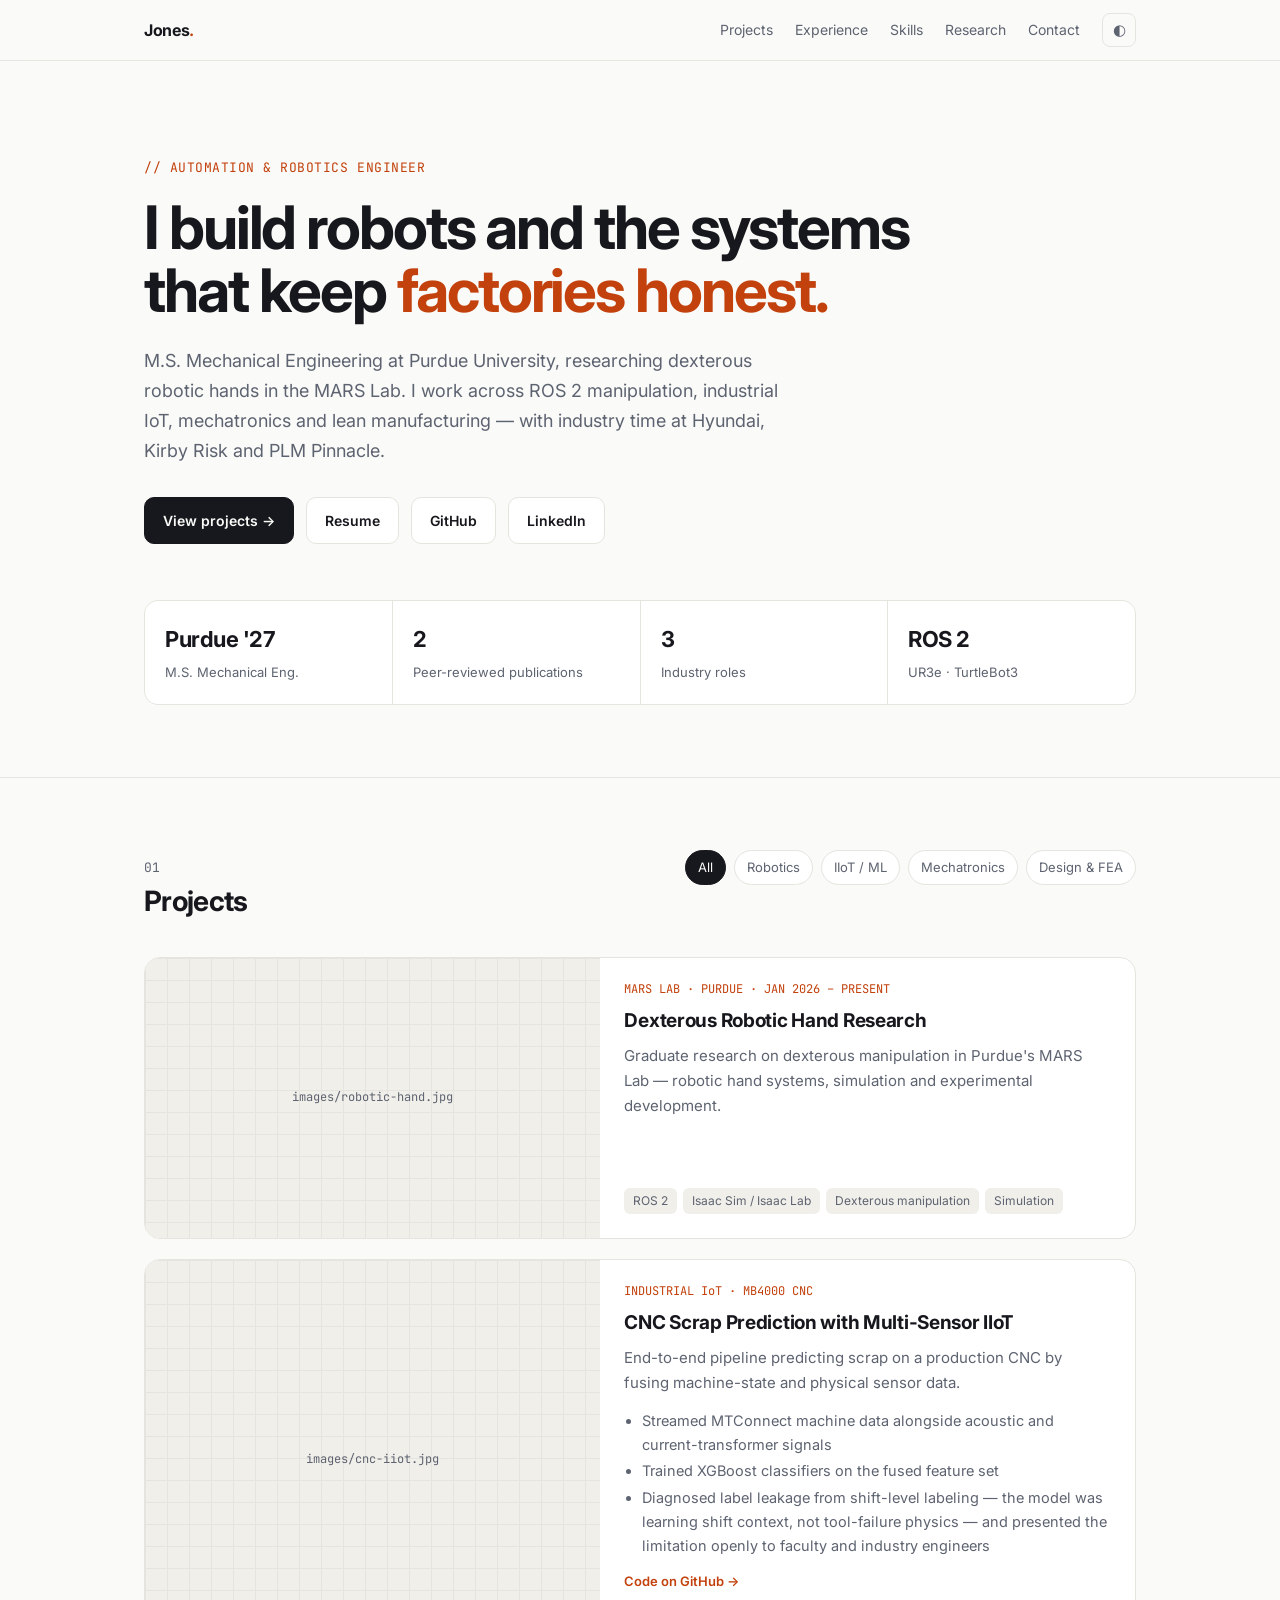
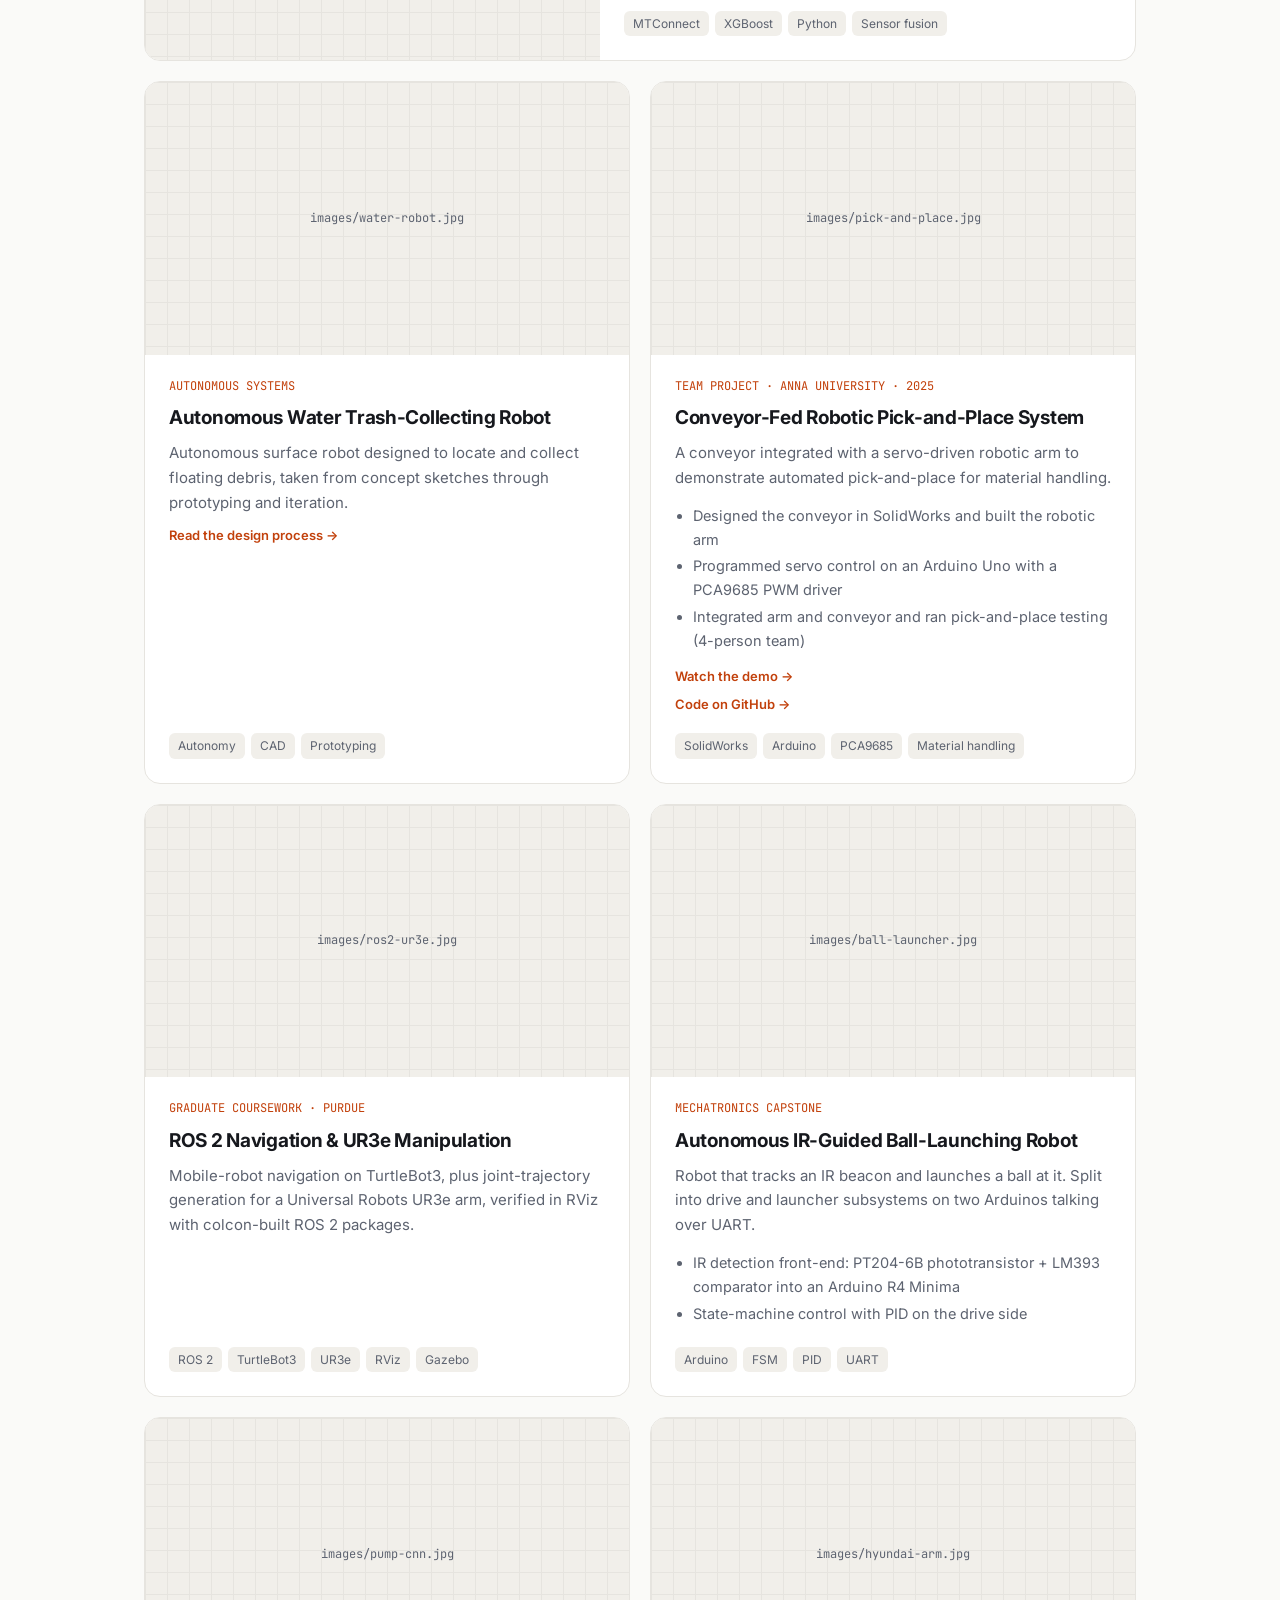
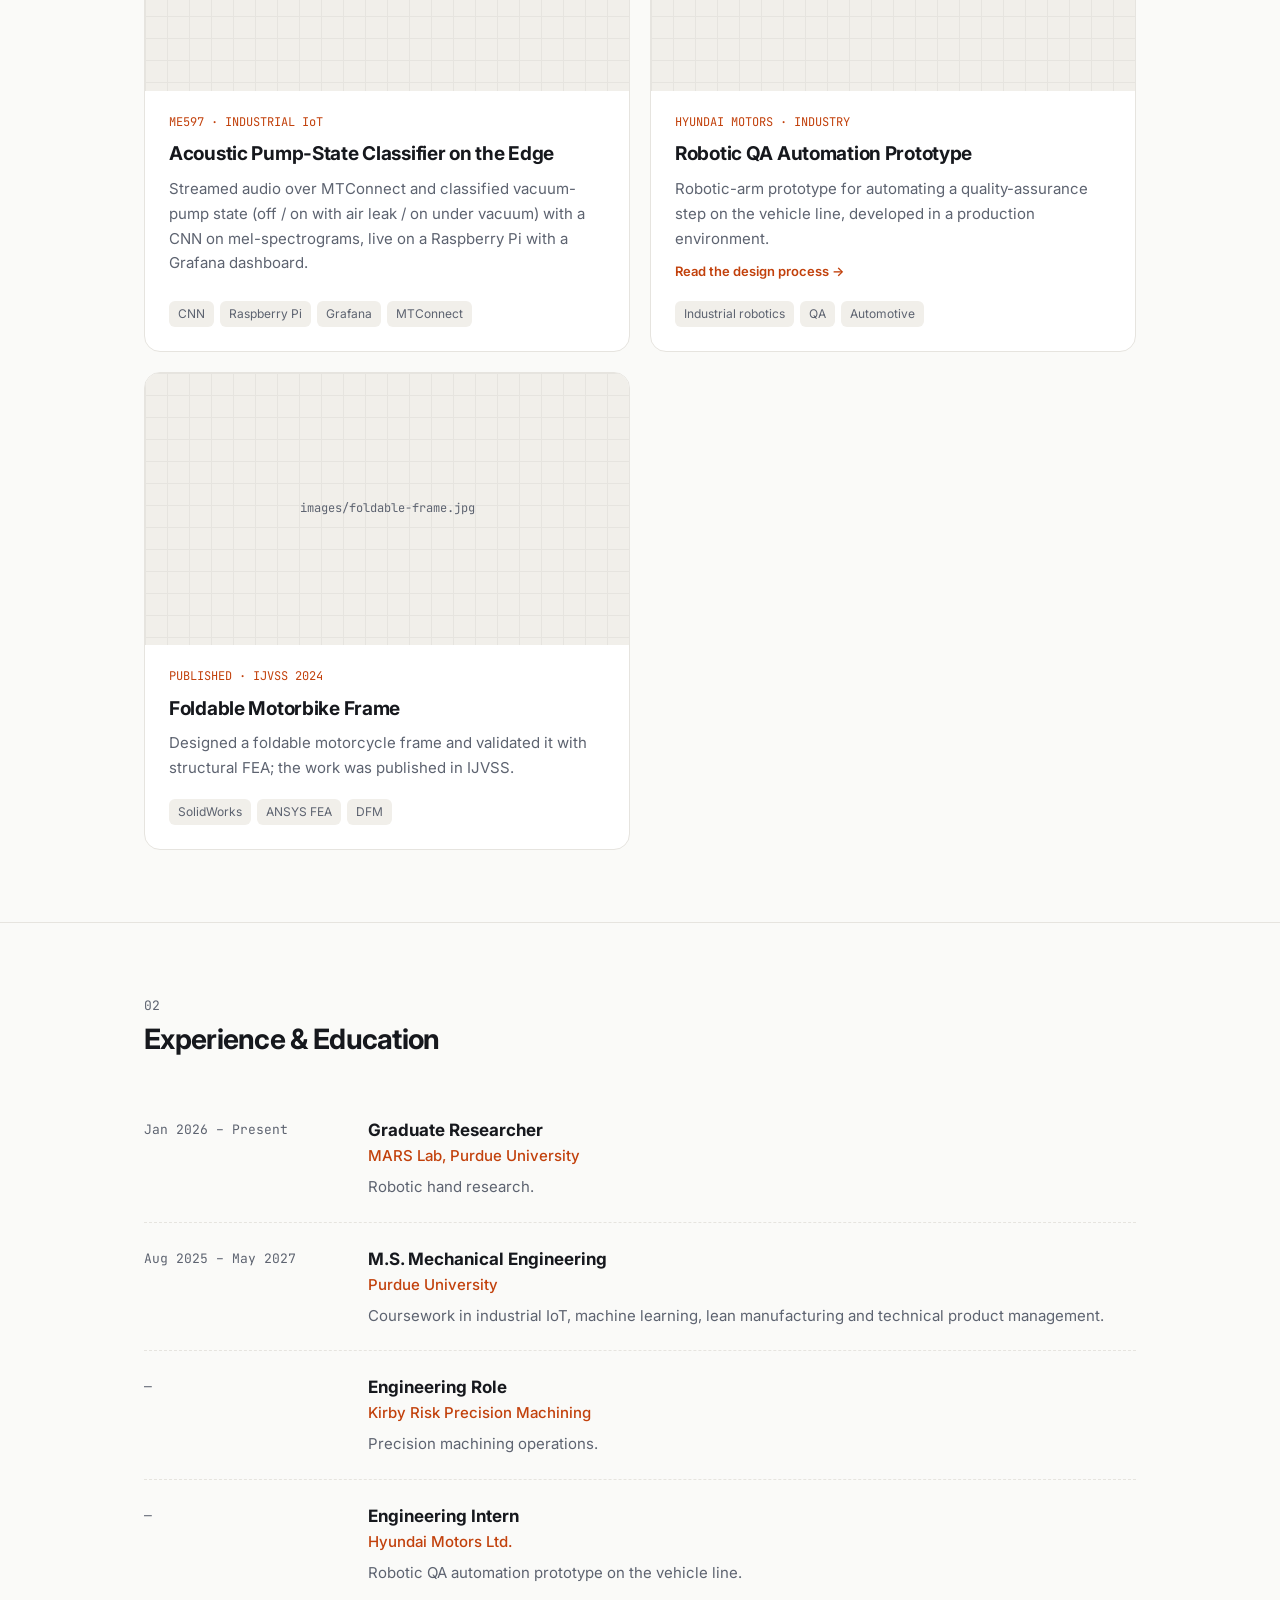
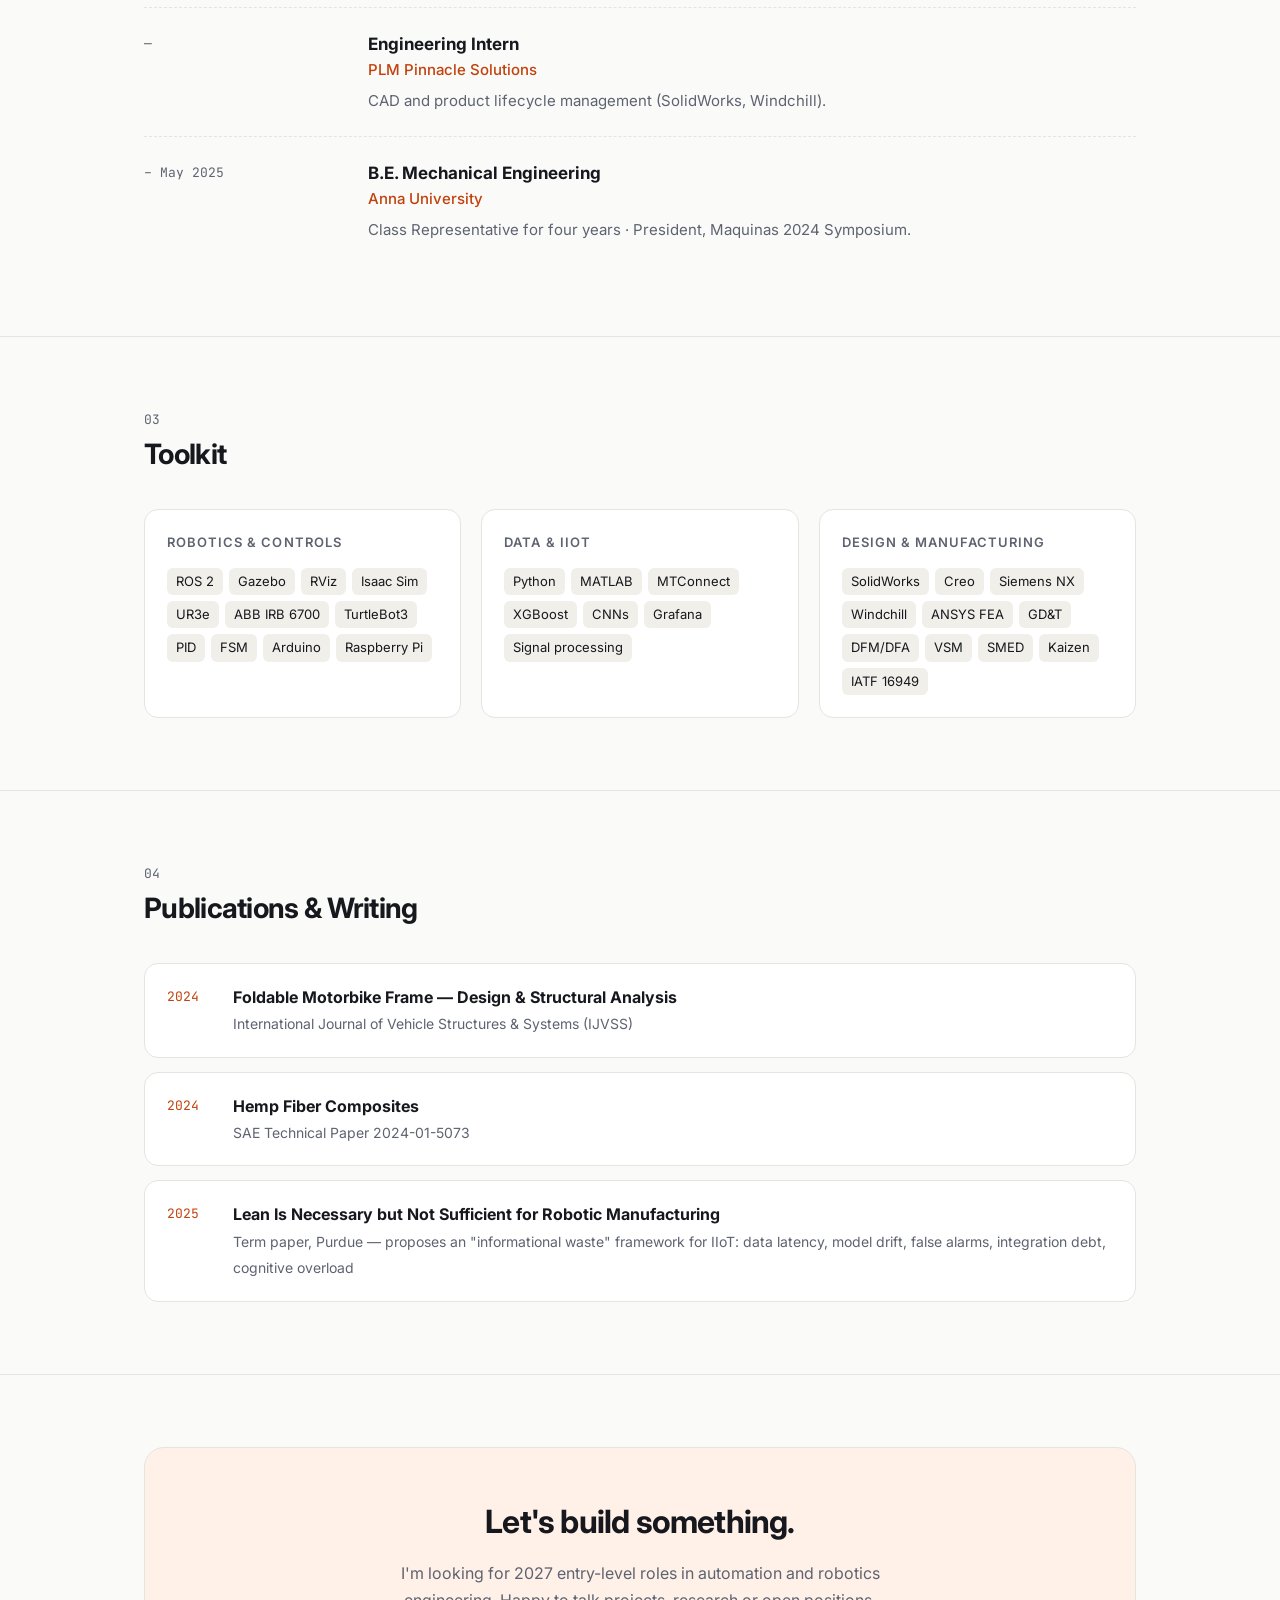
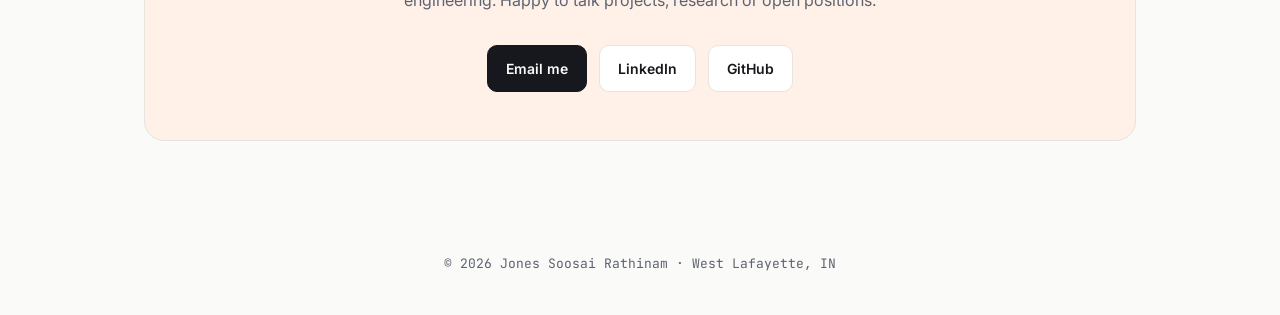
==== index.html @ 6566247c "Add files via upload" ====
<!DOCTYPE html>
<html lang="en">
<head>
<meta charset="UTF-8">
<meta name="viewport" content="width=device-width, initial-scale=1.0">
<title>Jones Soosai Rathinam — Automation & Robotics</title>
<meta name="description" content="Jones Soosai Rathinam — M.S. Mechanical Engineering, Purdue. Robotics, automation, industrial IoT and mechanical design.">
<link rel="preconnect" href="https://fonts.googleapis.com">
<link href="https://fonts.googleapis.com/css2?family=Inter:wght@400;500;600;700&family=JetBrains+Mono:wght@400;500&display=swap" rel="stylesheet">
<style>
  :root {
    --bg: #fafaf8;
    --surface: #ffffff;
    --text: #16181d;
    --muted: #5d6370;
    --line: #e6e4df;
    --accent: #c2410c;
    --accent-soft: #fff1e8;
    --chip: #f1efea;
    --max: 1040px;
  }
  @media (prefers-color-scheme: dark) {
    :root:not([data-theme="light"]) {
      --bg: #0f1114; --surface: #171a1f; --text: #eceae6; --muted: #9aa0ab;
      --line: #262a31; --accent: #fb923c; --accent-soft: #2a1a10; --chip: #1f232a;
    }
  }
  :root[data-theme="dark"] {
    --bg: #0f1114; --surface: #171a1f; --text: #eceae6; --muted: #9aa0ab;
    --line: #262a31; --accent: #fb923c; --accent-soft: #2a1a10; --chip: #1f232a;
  }
  * { box-sizing: border-box; margin: 0; padding: 0; }
  html { scroll-behavior: smooth; }
  body {
    background: var(--bg); color: var(--text);
    font-family: Inter, system-ui, -apple-system, sans-serif;
    font-size: 16px; line-height: 1.65; -webkit-font-smoothing: antialiased;
  }
  a { color: inherit; }
  .mono { font-family: "JetBrains Mono", ui-monospace, monospace; }
  .wrap { max-width: var(--max); margin: 0 auto; padding: 0 24px; }

  /* Nav */
  nav {
    position: sticky; top: 0; z-index: 10;
    background: color-mix(in srgb, var(--bg) 88%, transparent);
    backdrop-filter: blur(10px); border-bottom: 1px solid var(--line);
  }
  nav .wrap { display: flex; align-items: center; justify-content: space-between; height: 60px; }
  .logo { font-weight: 700; text-decoration: none; letter-spacing: -0.02em; }
  .logo span { color: var(--accent); }
  .links { display: flex; gap: 22px; align-items: center; }
  .links a { text-decoration: none; font-size: 14px; color: var(--muted); }
  .links a:hover { color: var(--text); }
  #theme { background: none; border: 1px solid var(--line); color: var(--muted); border-radius: 8px; width: 34px; height: 34px; cursor: pointer; font-size: 15px; }

  /* Hero */
  header { padding: 96px 0 72px; }
  .eyebrow { font-size: 13px; color: var(--accent); letter-spacing: 0.04em; margin-bottom: 18px; }
  h1 { font-size: clamp(36px, 6vw, 60px); line-height: 1.05; letter-spacing: -0.035em; font-weight: 700; max-width: 820px; }
  h1 em { font-style: normal; color: var(--accent); }
  .lede { margin-top: 24px; font-size: 18px; color: var(--muted); max-width: 640px; }
  .cta { display: flex; flex-wrap: wrap; gap: 12px; margin-top: 32px; }
  .btn { display: inline-flex; align-items: center; gap: 8px; padding: 11px 18px; border-radius: 10px; font-size: 14px; font-weight: 600; text-decoration: none; border: 1px solid var(--line); background: var(--surface); }
  .btn.primary { background: var(--text); color: var(--bg); border-color: var(--text); }
  .btn:hover { transform: translateY(-1px); }
  .stats { display: grid; grid-template-columns: repeat(4, 1fr); gap: 1px; background: var(--line); border: 1px solid var(--line); border-radius: 14px; overflow: hidden; margin-top: 56px; }
  .stat { background: var(--surface); padding: 20px; }
  .stat b { display: block; font-size: 22px; letter-spacing: -0.02em; }
  .stat small { color: var(--muted); font-size: 13px; }

  /* Sections */
  section { padding: 72px 0; border-top: 1px solid var(--line); }
  .sec-head { display: flex; align-items: baseline; justify-content: space-between; gap: 16px; margin-bottom: 32px; flex-wrap: wrap; }
  h2 { font-size: 28px; letter-spacing: -0.025em; }
  .sec-num { font-size: 13px; color: var(--muted); }

  /* Filters */
  .filters { display: flex; flex-wrap: wrap; gap: 8px; }
  .filters button { font: inherit; font-size: 13px; padding: 6px 12px; border-radius: 999px; border: 1px solid var(--line); background: var(--surface); color: var(--muted); cursor: pointer; }
  .filters button.on { background: var(--text); color: var(--bg); border-color: var(--text); }

  /* Projects */
  .grid { display: grid; grid-template-columns: repeat(2, 1fr); gap: 20px; }
  .card { background: var(--surface); border: 1px solid var(--line); border-radius: 16px; overflow: hidden; display: flex; flex-direction: column; transition: border-color .2s, transform .2s; }
  .card:hover { border-color: var(--accent); transform: translateY(-2px); }
  .card.featured { grid-column: span 2; flex-direction: row; }
  .card.featured .thumb { width: 46%; aspect-ratio: auto; min-height: 280px; }
  .thumb { aspect-ratio: 16/9; background: var(--chip); position: relative; overflow: hidden; }
  .thumb img { width: 100%; height: 100%; object-fit: cover; display: block; }
  .thumb .ph { position: absolute; inset: 0; display: grid; place-items: center; color: var(--muted); font-size: 12px; text-align: center; padding: 12px;
    background-image: linear-gradient(var(--line) 1px, transparent 1px), linear-gradient(90deg, var(--line) 1px, transparent 1px); background-size: 22px 22px; }
  .body { padding: 22px 24px 24px; display: flex; flex-direction: column; gap: 10px; flex: 1; }
  .meta { font-size: 12px; color: var(--accent); }
  .card h3 { font-size: 19px; letter-spacing: -0.015em; line-height: 1.3; }
  .card p { color: var(--muted); font-size: 15px; }
  .card ul { color: var(--muted); font-size: 14.5px; padding-left: 18px; }
  .card ul li { margin: 3px 0; }
  .tags { display: flex; flex-wrap: wrap; gap: 6px; margin-top: auto; padding-top: 8px; }
  .tag { font-size: 12px; padding: 3px 9px; border-radius: 6px; background: var(--chip); color: var(--muted); }
  .card .more + .more { margin-top: -4px; }
  .card .more { font-size: 13px; font-weight: 600; color: var(--accent); text-decoration: none; }
  .hidden { display: none !important; }

  /* Timeline */
  .tl { display: grid; gap: 0; }
  .tl-item { display: grid; grid-template-columns: 200px 1fr; gap: 24px; padding: 22px 0; border-bottom: 1px dashed var(--line); }
  .tl-item:last-child { border-bottom: 0; }
  .tl-when { font-size: 13px; color: var(--muted); padding-top: 3px; }
  .tl-item h3 { font-size: 17px; }
  .tl-item .org { color: var(--accent); font-weight: 500; font-size: 15px; }
  .tl-item p { color: var(--muted); font-size: 15px; margin-top: 6px; }

  /* Skills */
  .skills { display: grid; grid-template-columns: repeat(3, 1fr); gap: 20px; }
  .skill-box { background: var(--surface); border: 1px solid var(--line); border-radius: 14px; padding: 22px; }
  .skill-box h3 { font-size: 13px; text-transform: uppercase; letter-spacing: 0.08em; color: var(--muted); margin-bottom: 14px; font-weight: 600; }
  .skill-box .tags { padding-top: 0; }
  .skill-box .tag { font-size: 13px; color: var(--text); }

  /* Pubs */
  .pubs { display: grid; gap: 14px; }
  .pub { display: flex; gap: 18px; padding: 20px 22px; background: var(--surface); border: 1px solid var(--line); border-radius: 14px; text-decoration: none; }
  .pub:hover { border-color: var(--accent); }
  .pub .yr { font-size: 13px; color: var(--accent); min-width: 48px; padding-top: 2px; }
  .pub b { display: block; font-size: 16px; }
  .pub small { color: var(--muted); font-size: 14px; }

  /* Contact */
  .contact { background: var(--accent-soft); border: 1px solid var(--line); border-radius: 20px; padding: 48px; text-align: center; }
  .contact h2 { font-size: 32px; }
  .contact p { color: var(--muted); margin: 12px auto 28px; max-width: 520px; }
  .contact .cta { justify-content: center; }

  footer { padding: 40px 0; color: var(--muted); font-size: 13px; text-align: center; }

  @media (max-width: 820px) {
    .links a:not(.keep) { display: none; }
    .grid, .skills { grid-template-columns: 1fr; }
    .card.featured { grid-column: span 1; flex-direction: column; }
    .card.featured .thumb { width: 100%; min-height: 0; aspect-ratio: 16/9; }
    .stats { grid-template-columns: repeat(2, 1fr); }
    .tl-item { grid-template-columns: 1fr; gap: 4px; }
    header { padding: 64px 0 48px; }
    .contact { padding: 32px 20px; }
  }
  @media (max-width: 480px) { .wrap { padding: 0 16px; } }
</style>
</head>
<body>

<nav>
  <div class="wrap">
    <a href="#" class="logo">Jones<span>.</span></a>
    <div class="links">
      <a href="#projects">Projects</a>
      <a href="#experience">Experience</a>
      <a href="#skills">Skills</a>
      <a href="#research">Research</a>
      <a href="#contact" class="keep">Contact</a>
      <button id="theme" aria-label="Toggle theme">◐</button>
    </div>
  </div>
</nav>

<header>
  <div class="wrap">
    <div class="eyebrow mono">// AUTOMATION &amp; ROBOTICS ENGINEER</div>
    <h1>I build robots and the systems that keep <em>factories honest.</em></h1>
    <p class="lede">M.S. Mechanical Engineering at Purdue University, researching dexterous robotic hands in the MARS Lab. I work across ROS 2 manipulation, industrial IoT, mechatronics and lean manufacturing — with industry time at Hyundai, Kirby Risk and PLM Pinnacle.</p>
    <div class="cta">
      <a class="btn primary" href="#projects">View projects →</a>
      <!-- TODO: put your resume PDF in the repo as resume.pdf -->
      <a class="btn" href="resume.pdf" target="_blank">Resume</a>
      <a class="btn" href="https://github.com/jones-builds" target="_blank">GitHub</a>
      <a class="btn" href="https://www.linkedin.com/in/jonessr/" target="_blank">LinkedIn</a>
    </div>
    <div class="stats">
      <div class="stat"><b>Purdue '27</b><small>M.S. Mechanical Eng.</small></div>
      <div class="stat"><b>2</b><small>Peer-reviewed publications</small></div>
      <div class="stat"><b>3</b><small>Industry roles</small></div>
      <div class="stat"><b>ROS 2</b><small>UR3e · TurtleBot3</small></div>
    </div>
  </div>
</header>

<section id="projects">
  <div class="wrap">
    <div class="sec-head">
      <div><div class="sec-num mono">01</div><h2>Projects</h2></div>
      <div class="filters" id="filters">
        <button class="on" data-f="all">All</button>
        <button data-f="robotics">Robotics</button>
        <button data-f="iiot">IIoT / ML</button>
        <button data-f="mech">Mechatronics</button>
        <button data-f="design">Design &amp; FEA</button>
      </div>
    </div>

    <div class="grid" id="grid">

      <!-- To add a photo: drop it in /images and replace the <div class="ph"> with <img src="images/file.jpg" alt="..."> -->

      <article class="card featured" data-cat="robotics">
        <div class="thumb"><div class="ph mono">images/robotic-hand.jpg</div></div>
        <div class="body">
          <div class="meta mono">MARS LAB · PURDUE · JAN 2026 – PRESENT</div>
          <h3>Dexterous Robotic Hand Research</h3>
          <p>Graduate research on dexterous manipulation in Purdue's MARS Lab — robotic hand systems, simulation and experimental development.</p>
          <!-- TODO: add 2–3 bullets with your specific contribution and results -->
          <div class="tags"><span class="tag">ROS 2</span><span class="tag">Isaac Sim / Isaac Lab</span><span class="tag">Dexterous manipulation</span><span class="tag">Simulation</span></div>
        </div>
      </article>

      <article class="card featured" data-cat="iiot">
        <div class="thumb"><div class="ph mono">images/cnc-iiot.jpg</div></div>
        <div class="body">
          <div class="meta mono">INDUSTRIAL IoT · MB4000 CNC</div>
          <h3>CNC Scrap Prediction with Multi-Sensor IIoT</h3>
          <p>End-to-end pipeline predicting scrap on a production CNC by fusing machine-state and physical sensor data.</p>
          <ul>
            <li>Streamed MTConnect machine data alongside acoustic and current-transformer signals</li>
            <li>Trained XGBoost classifiers on the fused feature set</li>
            <li>Diagnosed label leakage from shift-level labeling — the model was learning shift context, not tool-failure physics — and presented the limitation openly to faculty and industry engineers</li>
          </ul>
          <a class="more" href="https://github.com/jones-builds/MultiModal-Scrap-Prediction---Kirby-Risk" target="_blank">Code on GitHub →</a>
          <div class="tags"><span class="tag">MTConnect</span><span class="tag">XGBoost</span><span class="tag">Python</span><span class="tag">Sensor fusion</span></div>
        </div>
      </article>

      <article class="card" data-cat="robotics">
        <div class="thumb"><div class="ph mono">images/water-robot.jpg</div></div>
        <div class="body">
          <div class="meta mono">AUTONOMOUS SYSTEMS</div>
          <h3>Autonomous Water Trash-Collecting Robot</h3>
          <p>Autonomous surface robot designed to locate and collect floating debris, taken from concept sketches through prototyping and iteration.</p>
          <a class="more" href="process.html">Read the design process →</a>
          <div class="tags"><span class="tag">Autonomy</span><span class="tag">CAD</span><span class="tag">Prototyping</span></div>
        </div>
      </article>

      <article class="card" data-cat="robotics">
        <div class="thumb"><div class="ph mono">images/pick-and-place.jpg</div></div>
        <div class="body">
          <div class="meta mono">TEAM PROJECT · ANNA UNIVERSITY · 2025</div>
          <h3>Conveyor-Fed Robotic Pick-and-Place System</h3>
          <p>A conveyor integrated with a servo-driven robotic arm to demonstrate automated pick-and-place for material handling.</p>
          <ul>
            <li>Designed the conveyor in SolidWorks and built the robotic arm</li>
            <li>Programmed servo control on an Arduino Uno with a PCA9685 PWM driver</li>
            <li>Integrated arm and conveyor and ran pick-and-place testing (4-person team)</li>
          </ul>
          <a class="more" href="https://youtu.be/3bOQNUcdRRY" target="_blank">Watch the demo →</a>
          <a class="more" href="https://github.com/jones-builds/Conveyor-Fed-Robotic-Pick-and-Place-System" target="_blank">Code on GitHub →</a>
          <div class="tags"><span class="tag">SolidWorks</span><span class="tag">Arduino</span><span class="tag">PCA9685</span><span class="tag">Material handling</span></div>
        </div>
      </article>

      <article class="card" data-cat="robotics">
        <div class="thumb"><div class="ph mono">images/ros2-ur3e.jpg</div></div>
        <div class="body">
          <div class="meta mono">GRADUATE COURSEWORK · PURDUE</div>
          <h3>ROS 2 Navigation &amp; UR3e Manipulation</h3>
          <p>Mobile-robot navigation on TurtleBot3, plus joint-trajectory generation for a Universal Robots UR3e arm, verified in RViz with colcon-built ROS 2 packages.</p>
          <div class="tags"><span class="tag">ROS 2</span><span class="tag">TurtleBot3</span><span class="tag">UR3e</span><span class="tag">RViz</span><span class="tag">Gazebo</span></div>
        </div>
      </article>

      <article class="card" data-cat="mech">
        <div class="thumb"><div class="ph mono">images/ball-launcher.jpg</div></div>
        <div class="body">
          <div class="meta mono">MECHATRONICS CAPSTONE</div>
          <h3>Autonomous IR-Guided Ball-Launching Robot</h3>
          <p>Robot that tracks an IR beacon and launches a ball at it. Split into drive and launcher subsystems on two Arduinos talking over UART.</p>
          <ul>
            <li>IR detection front-end: PT204-6B phototransistor + LM393 comparator into an Arduino R4 Minima</li>
            <li>State-machine control with PID on the drive side</li>
          </ul>
          <div class="tags"><span class="tag">Arduino</span><span class="tag">FSM</span><span class="tag">PID</span><span class="tag">UART</span></div>
        </div>
      </article>

      <article class="card" data-cat="iiot">
        <div class="thumb"><div class="ph mono">images/pump-cnn.jpg</div></div>
        <div class="body">
          <div class="meta mono">ME597 · INDUSTRIAL IoT</div>
          <h3>Acoustic Pump-State Classifier on the Edge</h3>
          <p>Streamed audio over MTConnect and classified vacuum-pump state (off / on with air leak / on under vacuum) with a CNN on mel-spectrograms, live on a Raspberry Pi with a Grafana dashboard.</p>
          <div class="tags"><span class="tag">CNN</span><span class="tag">Raspberry Pi</span><span class="tag">Grafana</span><span class="tag">MTConnect</span></div>
        </div>
      </article>

      <article class="card" data-cat="robotics">
        <div class="thumb"><div class="ph mono">images/hyundai-arm.jpg</div></div>
        <div class="body">
          <div class="meta mono">HYUNDAI MOTORS · INDUSTRY</div>
          <h3>Robotic QA Automation Prototype</h3>
          <p>Robotic-arm prototype for automating a quality-assurance step on the vehicle line, developed in a production environment.</p>
          <a class="more" href="process.html">Read the design process →</a>
          <div class="tags"><span class="tag">Industrial robotics</span><span class="tag">QA</span><span class="tag">Automotive</span></div>
        </div>
      </article>

      <article class="card" data-cat="design">
        <div class="thumb"><div class="ph mono">images/foldable-frame.jpg</div></div>
        <div class="body">
          <div class="meta mono">PUBLISHED · IJVSS 2024</div>
          <h3>Foldable Motorbike Frame</h3>
          <p>Designed a foldable motorcycle frame and validated it with structural FEA; the work was published in IJVSS.</p>
          <div class="tags"><span class="tag">SolidWorks</span><span class="tag">ANSYS FEA</span><span class="tag">DFM</span></div>
        </div>
      </article>

    </div>
  </div>
</section>

<section id="experience">
  <div class="wrap">
    <div class="sec-head"><div><div class="sec-num mono">02</div><h2>Experience &amp; Education</h2></div></div>
    <div class="tl">
      <!-- TODO: fill in exact dates and 1–2 lines of impact for each role -->
      <div class="tl-item">
        <div class="tl-when mono">Jan 2026 – Present</div>
        <div><h3>Graduate Researcher</h3><div class="org">MARS Lab, Purdue University</div><p>Robotic hand research.</p></div>
      </div>
      <div class="tl-item">
        <div class="tl-when mono">Aug 2025 – May 2027</div>
        <div><h3>M.S. Mechanical Engineering</h3><div class="org">Purdue University</div><p>Coursework in industrial IoT, machine learning, lean manufacturing and technical product management.</p></div>
      </div>
      <div class="tl-item">
        <div class="tl-when mono">—</div>
        <div><h3>Engineering Role</h3><div class="org">Kirby Risk Precision Machining</div><p>Precision machining operations.</p></div>
      </div>
      <div class="tl-item">
        <div class="tl-when mono">—</div>
        <div><h3>Engineering Intern</h3><div class="org">Hyundai Motors Ltd.</div><p>Robotic QA automation prototype on the vehicle line.</p></div>
      </div>
      <div class="tl-item">
        <div class="tl-when mono">—</div>
        <div><h3>Engineering Intern</h3><div class="org">PLM Pinnacle Solutions</div><p>CAD and product lifecycle management (SolidWorks, Windchill).</p></div>
      </div>
      <div class="tl-item">
        <div class="tl-when mono">– May 2025</div>
        <div><h3>B.E. Mechanical Engineering</h3><div class="org">Anna University</div><p>Class Representative for four years · President, Maquinas 2024 Symposium.</p></div>
      </div>
    </div>
  </div>
</section>

<section id="skills">
  <div class="wrap">
    <div class="sec-head"><div><div class="sec-num mono">03</div><h2>Toolkit</h2></div></div>
    <div class="skills">
      <div class="skill-box"><h3>Robotics &amp; Controls</h3><div class="tags">
        <span class="tag">ROS 2</span><span class="tag">Gazebo</span><span class="tag">RViz</span><span class="tag">Isaac Sim</span><span class="tag">UR3e</span><span class="tag">ABB IRB 6700</span><span class="tag">TurtleBot3</span><span class="tag">PID</span><span class="tag">FSM</span><span class="tag">Arduino</span><span class="tag">Raspberry Pi</span></div></div>
      <div class="skill-box"><h3>Data &amp; IIoT</h3><div class="tags">
        <span class="tag">Python</span><span class="tag">MATLAB</span><span class="tag">MTConnect</span><span class="tag">XGBoost</span><span class="tag">CNNs</span><span class="tag">Grafana</span><span class="tag">Signal processing</span></div></div>
      <div class="skill-box"><h3>Design &amp; Manufacturing</h3><div class="tags">
        <span class="tag">SolidWorks</span><span class="tag">Creo</span><span class="tag">Siemens NX</span><span class="tag">Windchill</span><span class="tag">ANSYS FEA</span><span class="tag">GD&amp;T</span><span class="tag">DFM/DFA</span><span class="tag">VSM</span><span class="tag">SMED</span><span class="tag">Kaizen</span><span class="tag">IATF 16949</span></div></div>
    </div>
  </div>
</section>

<section id="research">
  <div class="wrap">
    <div class="sec-head"><div><div class="sec-num mono">04</div><h2>Publications &amp; Writing</h2></div></div>
    <div class="pubs">
      <!-- TODO: replace href="#" with DOI links -->
      <a class="pub" href="#" target="_blank"><span class="yr mono">2024</span><span><b>Foldable Motorbike Frame — Design &amp; Structural Analysis</b><small>International Journal of Vehicle Structures &amp; Systems (IJVSS)</small></span></a>
      <a class="pub" href="#" target="_blank"><span class="yr mono">2024</span><span><b>Hemp Fiber Composites</b><small>SAE Technical Paper 2024-01-5073</small></span></a>
      <a class="pub" href="#" target="_blank"><span class="yr mono">2025</span><span><b>Lean Is Necessary but Not Sufficient for Robotic Manufacturing</b><small>Term paper, Purdue — proposes an "informational waste" framework for IIoT: data latency, model drift, false alarms, integration debt, cognitive overload</small></span></a>
    </div>
  </div>
</section>

<section id="contact">
  <div class="wrap">
    <div class="contact">
      <h2>Let's build something.</h2>
      <p>I'm looking for 2027 entry-level roles in automation and robotics engineering. Happy to talk projects, research or open positions.</p>
      <div class="cta">
        <!-- TODO: your email -->
        <a class="btn primary" href="mailto:YOUR-EMAIL@purdue.edu">Email me</a>
        <a class="btn" href="https://www.linkedin.com/in/jonessr/" target="_blank">LinkedIn</a>
        <a class="btn" href="https://github.com/jones-builds" target="_blank">GitHub</a>
      </div>
    </div>
  </div>
</section>

<footer><div class="wrap mono">© <span id="yr"></span> Jones Soosai Rathinam · West Lafayette, IN</div></footer>

<script>
  document.getElementById('yr').textContent = new Date().getFullYear();

  // Project filters
  const btns = document.querySelectorAll('#filters button');
  const cards = document.querySelectorAll('#grid .card');
  btns.forEach(b => b.addEventListener('click', () => {
    btns.forEach(x => x.classList.remove('on'));
    b.classList.add('on');
    const f = b.dataset.f;
    cards.forEach(c => c.classList.toggle('hidden', f !== 'all' && c.dataset.cat !== f));
  }));

  // Theme toggle (remembered per browser)
  const root = document.documentElement;
  try { const t = localStorage.getItem('theme'); if (t) root.dataset.theme = t; } catch (e) {}
  document.getElementById('theme').addEventListener('click', () => {
    const dark = root.dataset.theme ? root.dataset.theme === 'dark'
      : matchMedia('(prefers-color-scheme: dark)').matches;
    root.dataset.theme = dark ? 'light' : 'dark';
    try { localStorage.setItem('theme', root.dataset.theme); } catch (e) {}
  });
</script>
</body>
</html>
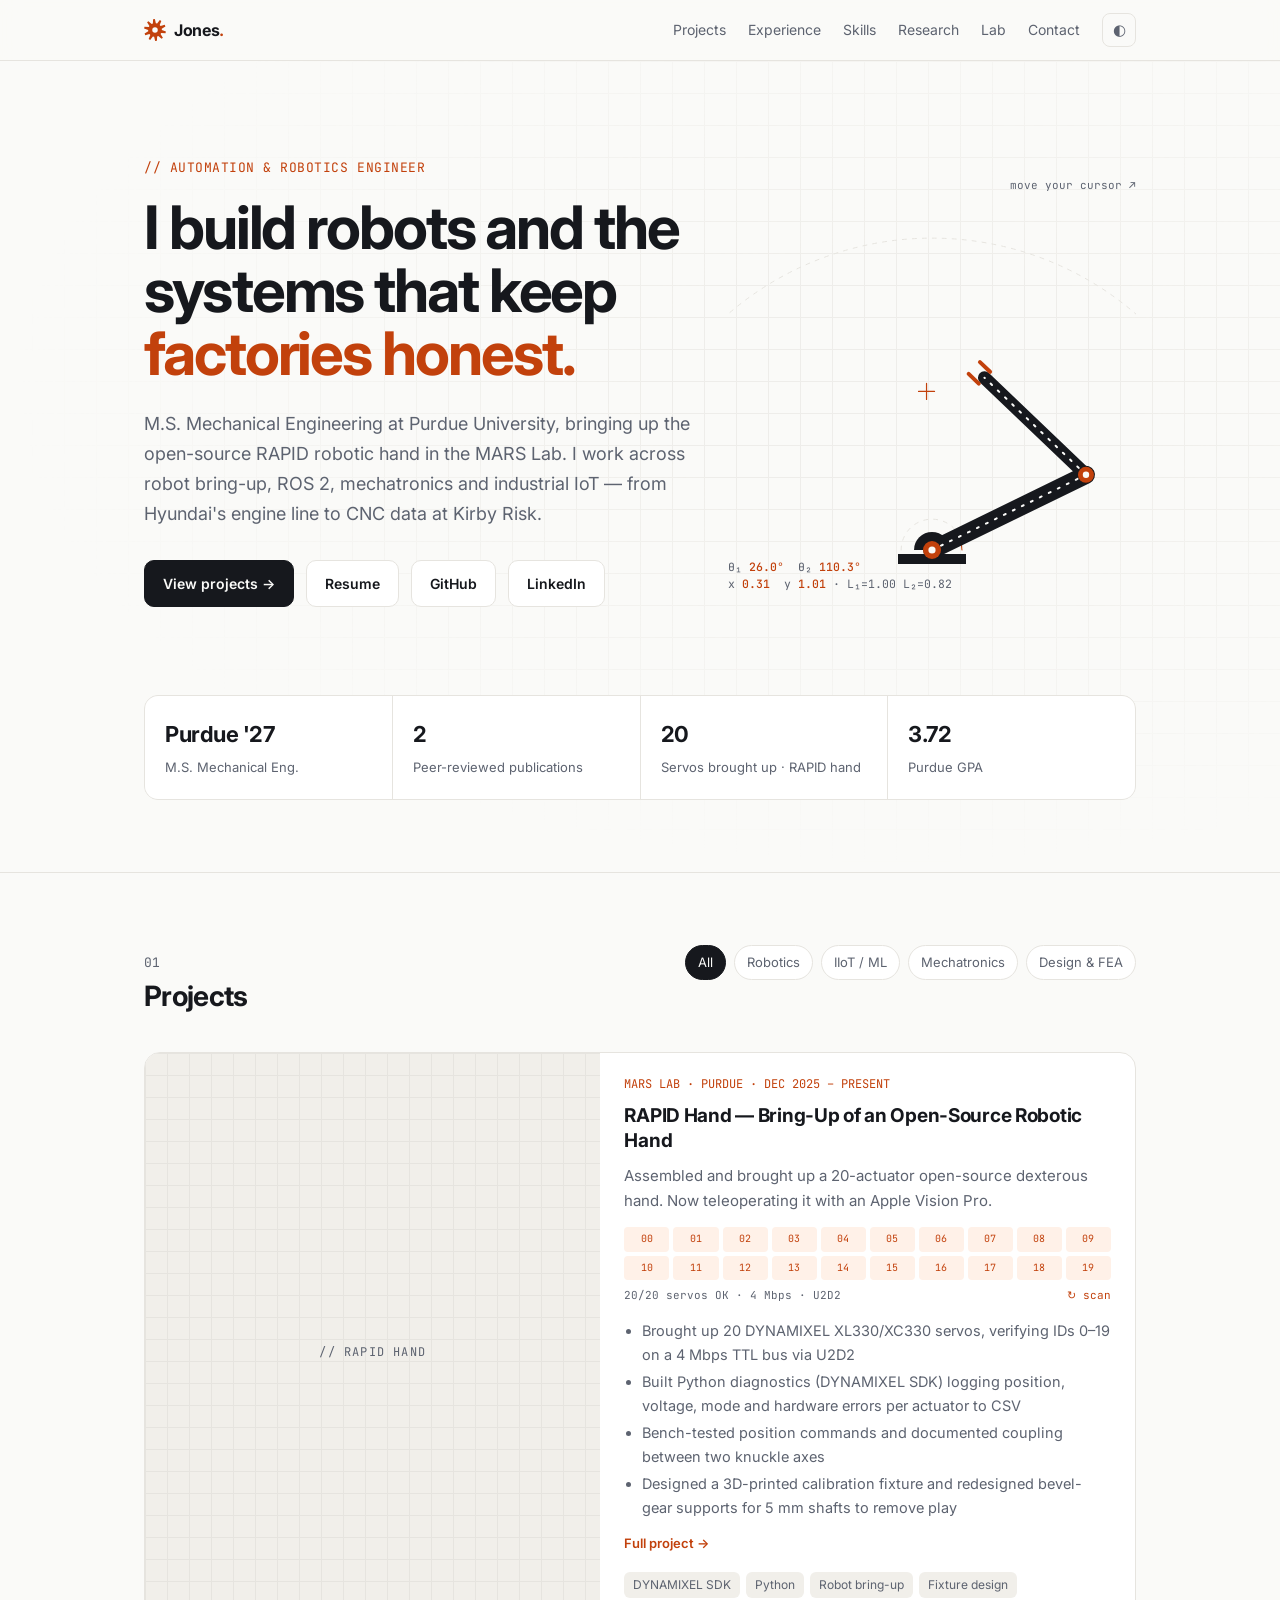
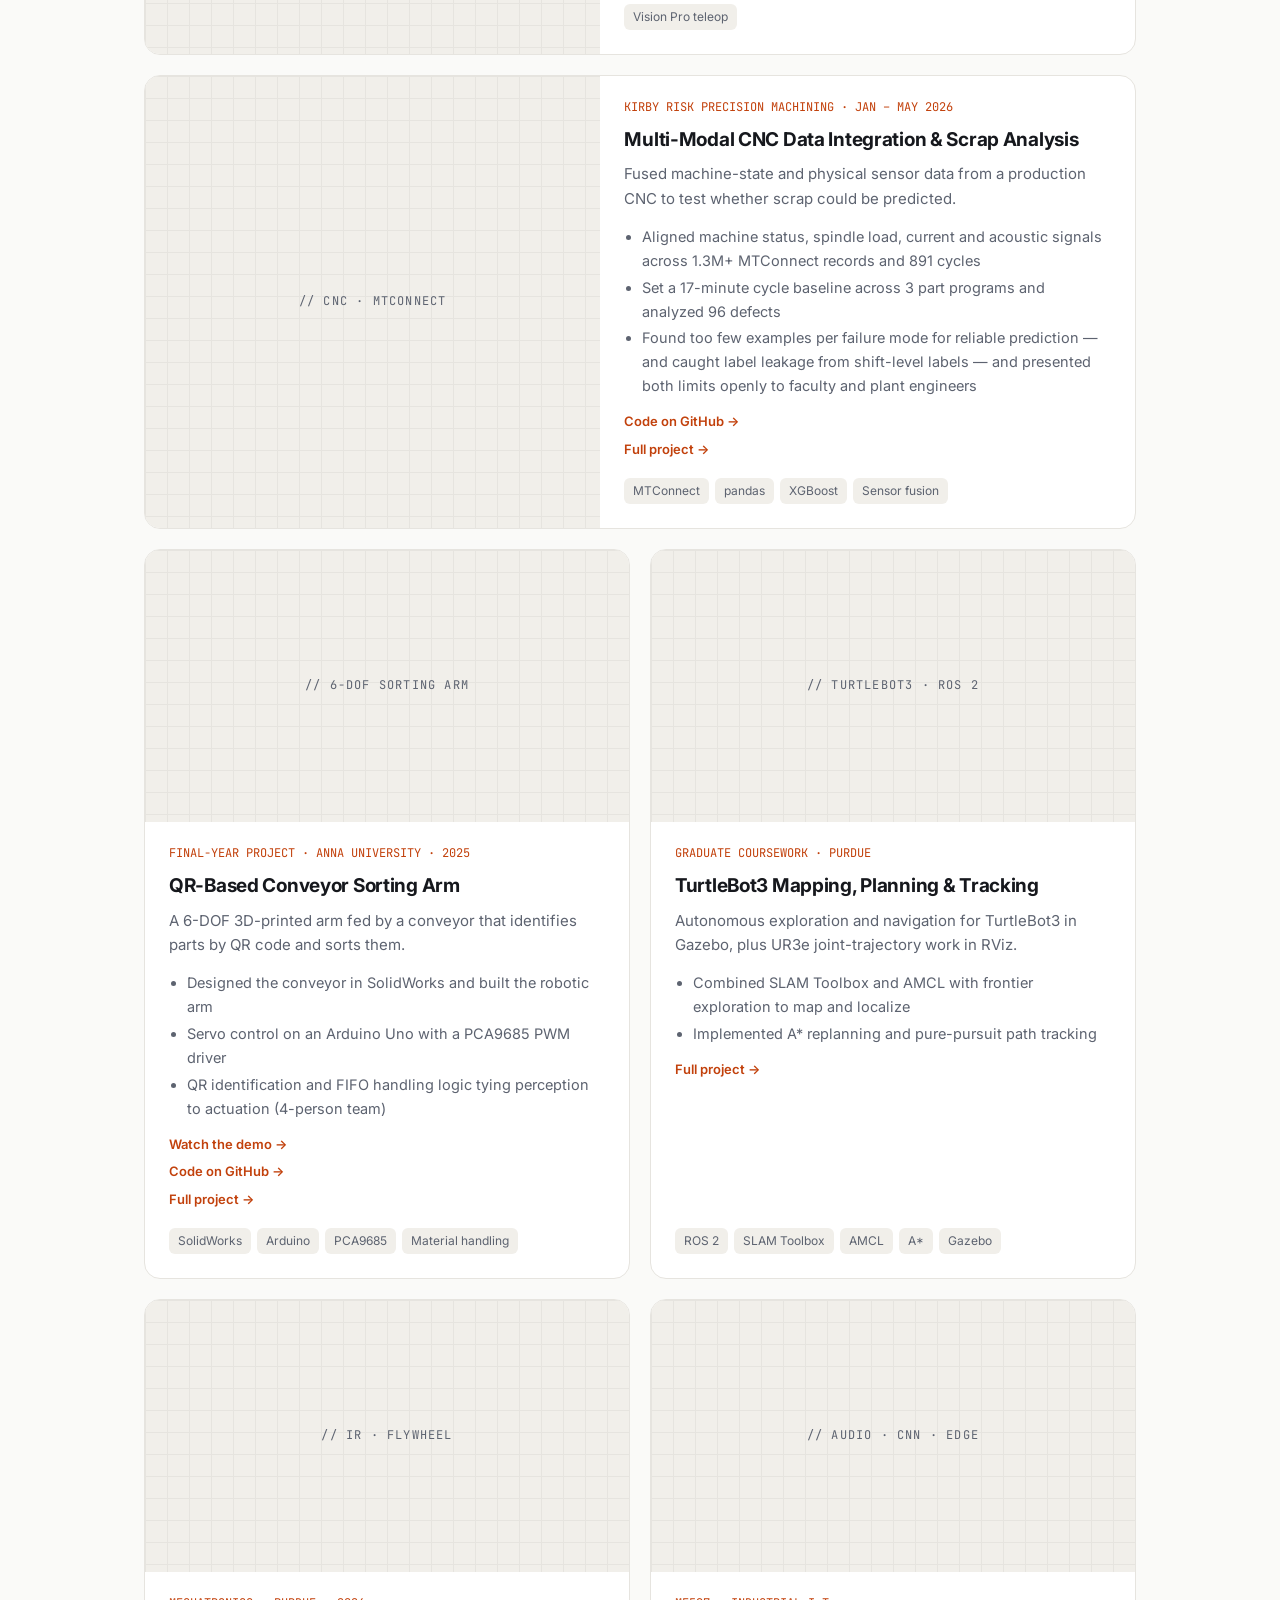
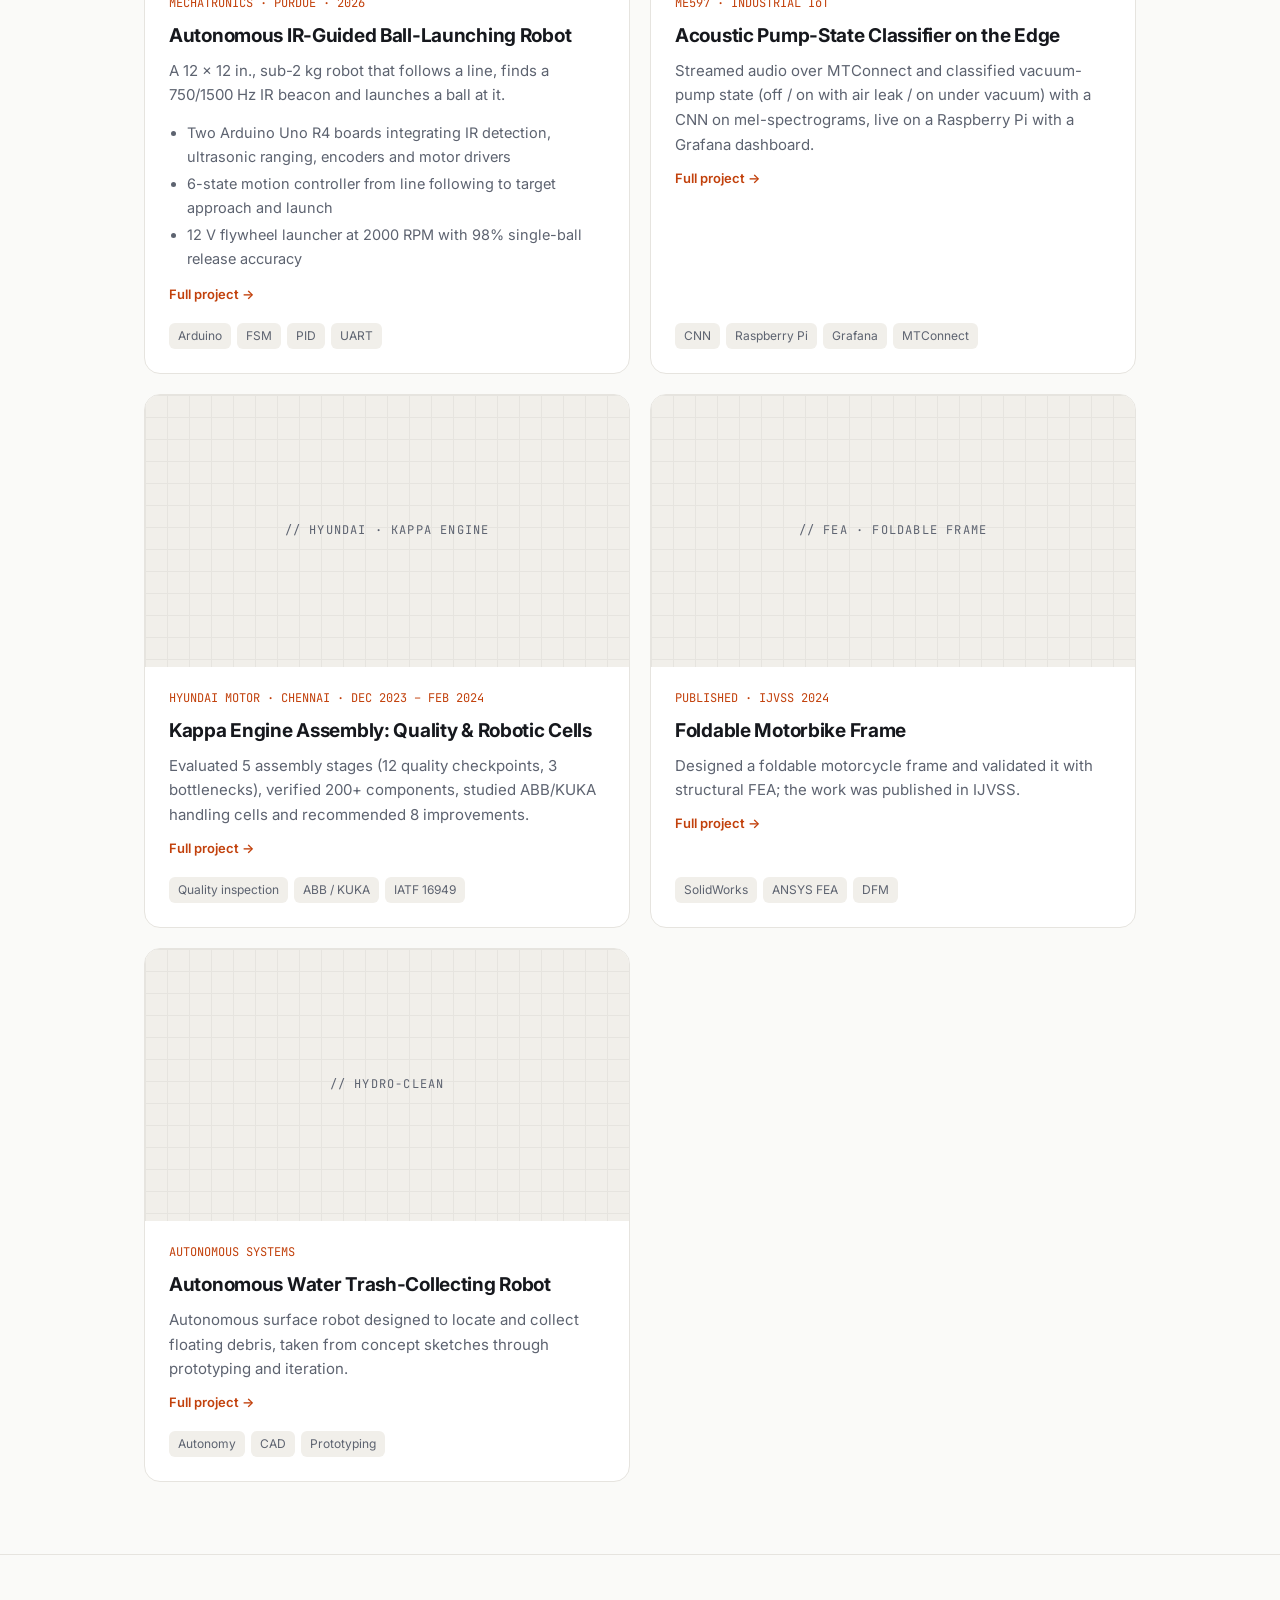
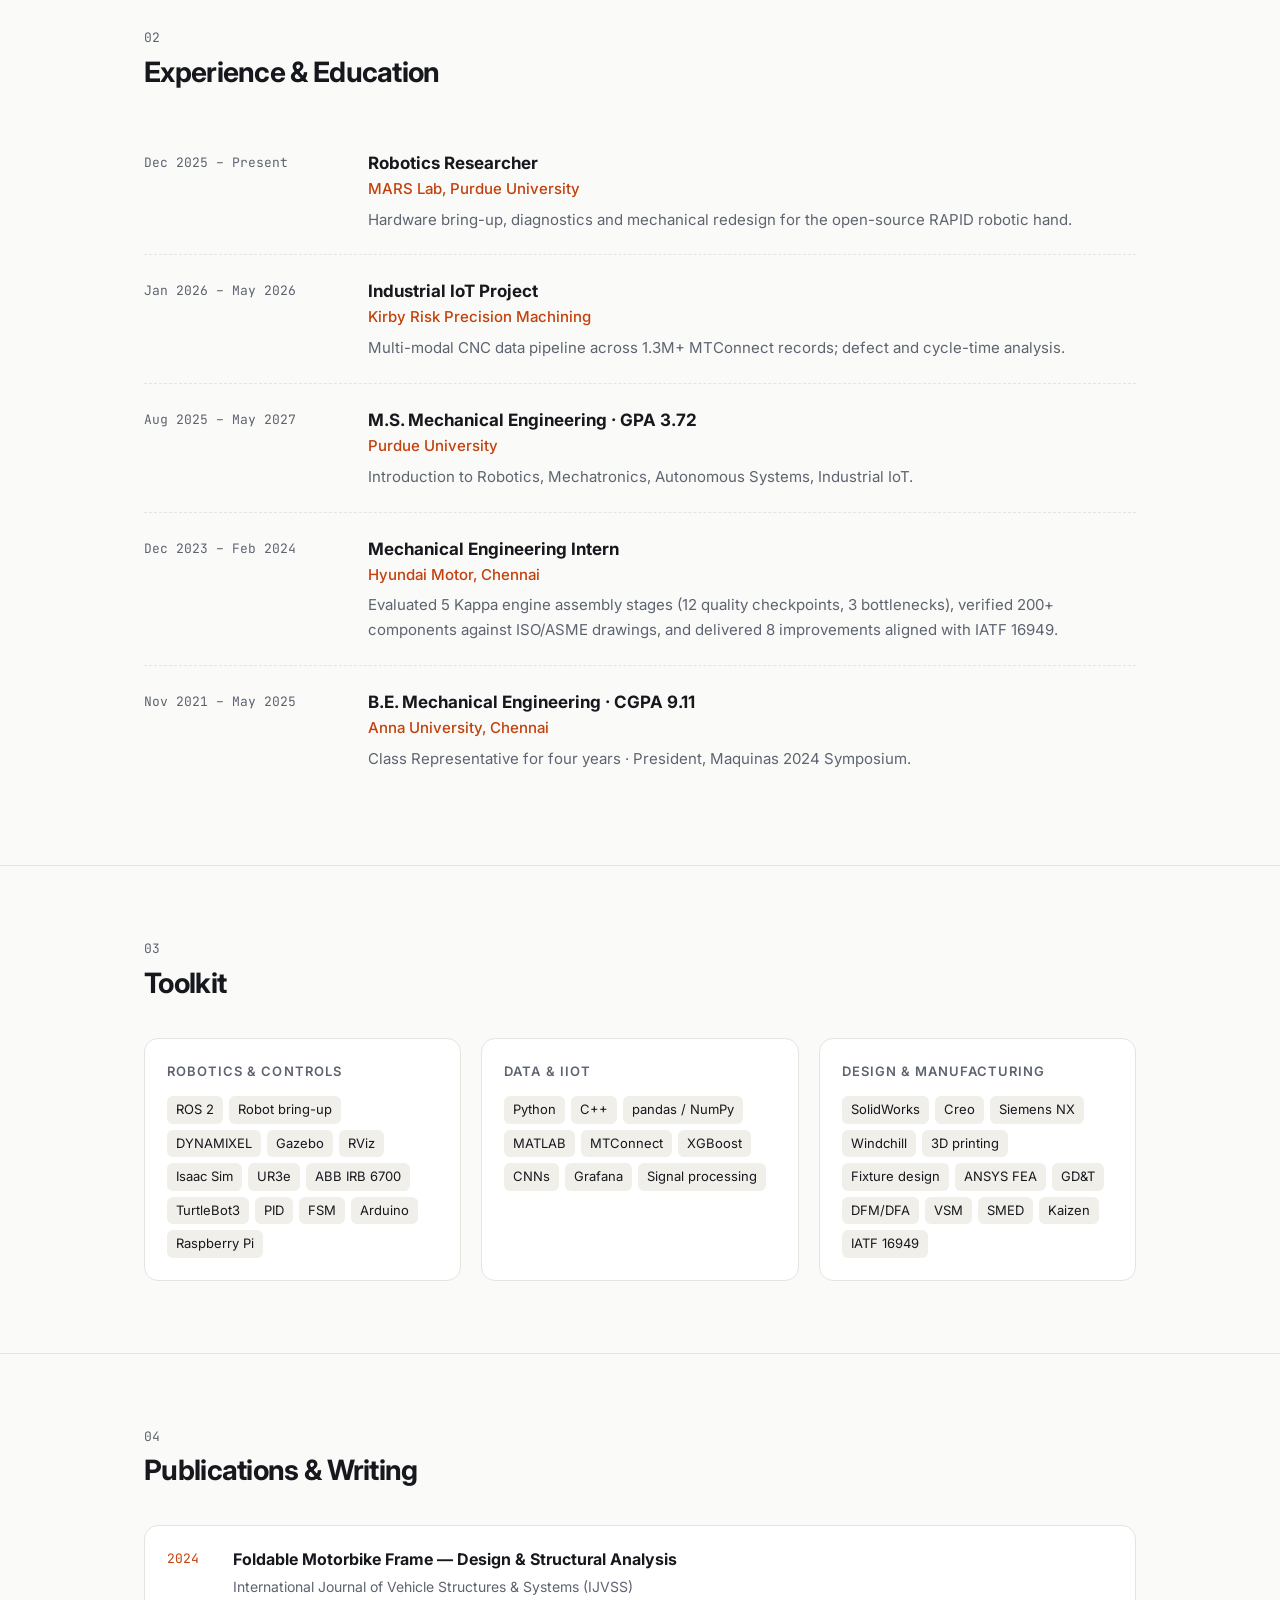
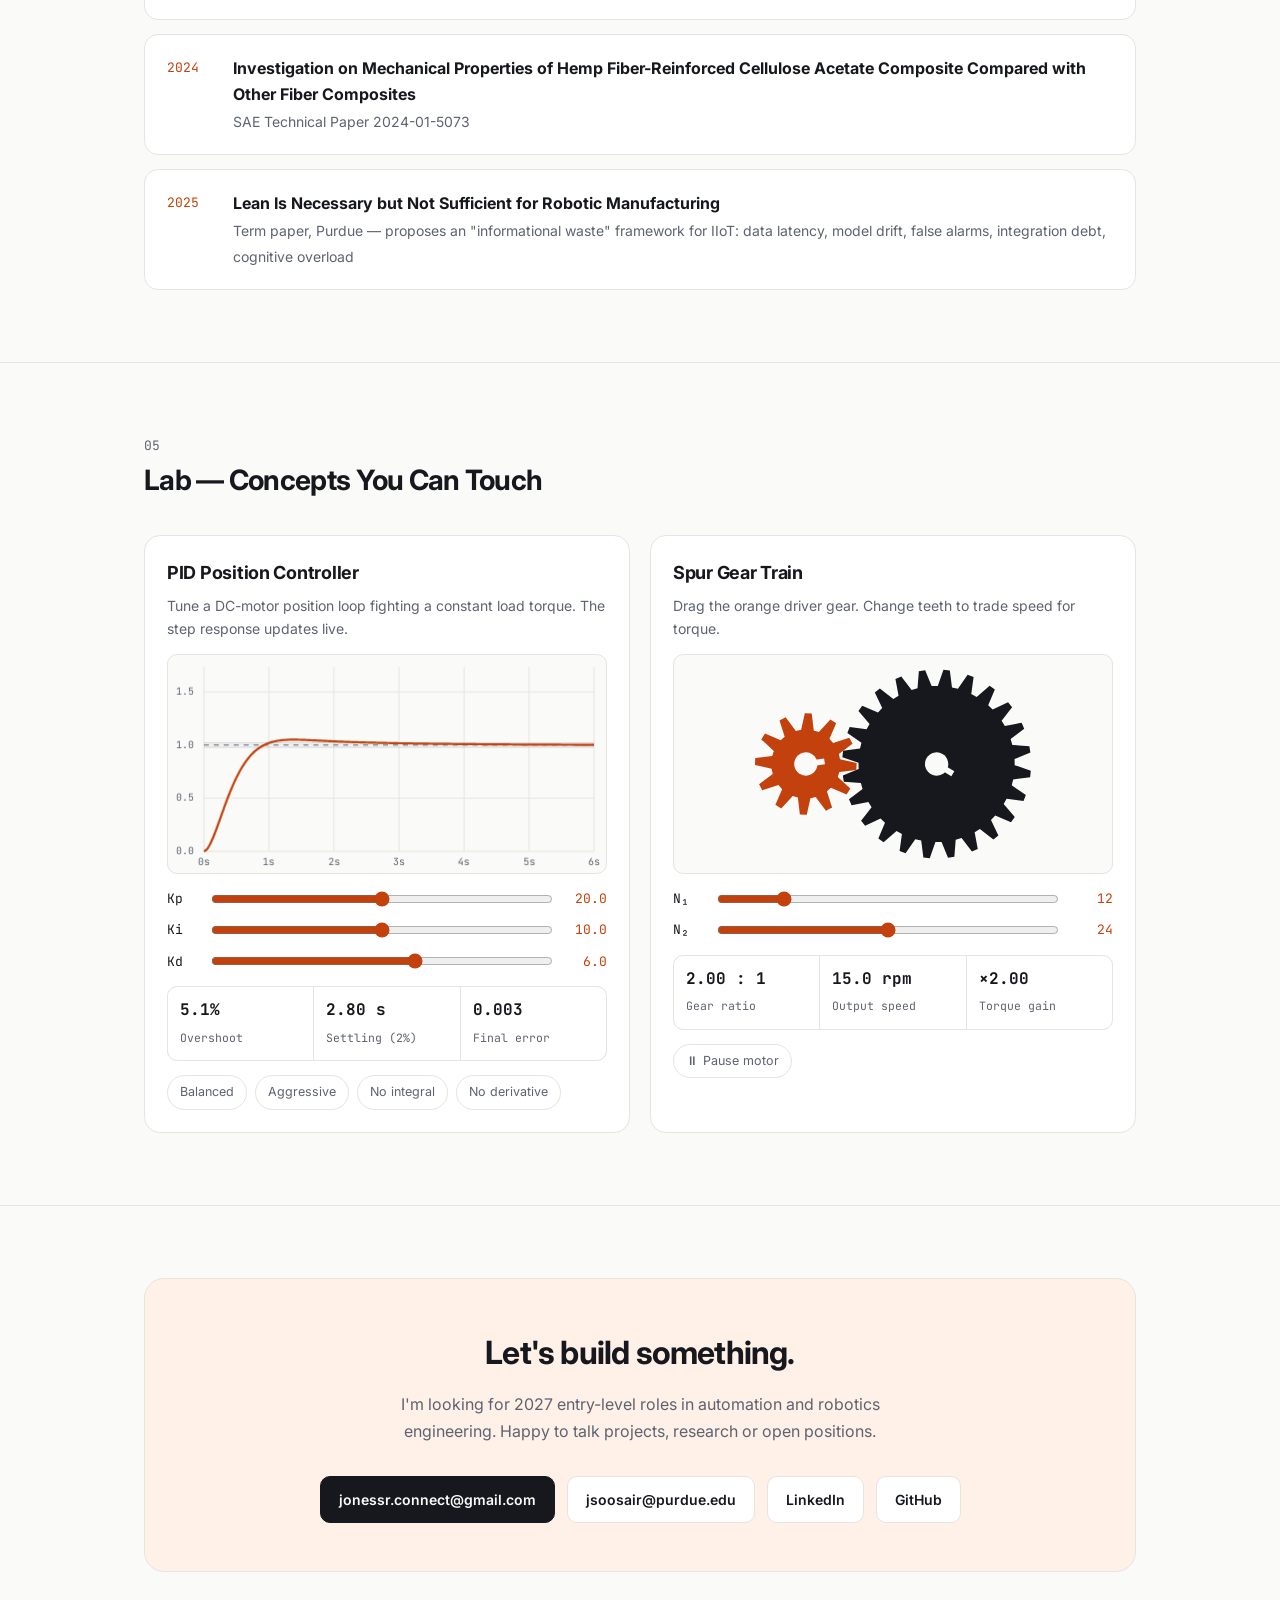
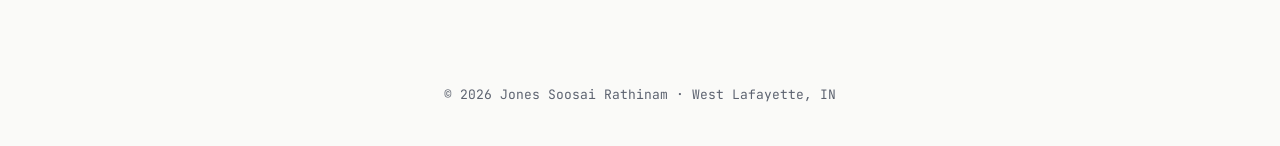
==== commit b728ab64: "Add files via upload" ====
--- a/index.html
+++ b/index.html
@@ -87,8 +87,12 @@
   .card.featured { grid-column: span 2; flex-direction: row; }
   .card.featured .thumb { width: 46%; aspect-ratio: auto; min-height: 280px; }
   .thumb { aspect-ratio: 16/9; background: var(--chip); position: relative; overflow: hidden; }
-  .thumb img { width: 100%; height: 100%; object-fit: cover; display: block; }
-  .thumb .ph { position: absolute; inset: 0; display: grid; place-items: center; color: var(--muted); font-size: 12px; text-align: center; padding: 12px;
+  .thumb { display: block; }
+  .thumb img { position: absolute; inset: 0; width: 100%; height: 100%; object-fit: cover; display: block; transition: transform .5s; }
+  .card:hover .thumb img { transform: scale(1.04); }
+  .card h3 a { text-decoration: none; }
+  .card h3 a:hover { color: var(--accent); }
+  .thumb .ph { position: absolute; inset: 0; display: grid; place-items: center; color: var(--muted); font-size: 12px; letter-spacing: .1em; text-align: center; padding: 12px;
     background-image: linear-gradient(var(--line) 1px, transparent 1px), linear-gradient(90deg, var(--line) 1px, transparent 1px); background-size: 22px 22px; }
   .body { padding: 22px 24px 24px; display: flex; flex-direction: column; gap: 10px; flex: 1; }
   .meta { font-size: 12px; color: var(--accent); }
@@ -132,6 +136,56 @@
   .contact p { color: var(--muted); margin: 12px auto 28px; max-width: 520px; }
   .contact .cta { justify-content: center; }
 
+  /* Blueprint grid behind hero */
+  header { position: relative; overflow: hidden; }
+  header::before { content: ""; position: absolute; inset: 0; pointer-events: none; opacity: .55;
+    background-image: linear-gradient(var(--line) 1px, transparent 1px), linear-gradient(90deg, var(--line) 1px, transparent 1px);
+    background-size: 32px 32px; mask-image: radial-gradient(ellipse at 70% 40%, #000 20%, transparent 70%); -webkit-mask-image: radial-gradient(ellipse at 70% 40%, #000 20%, transparent 70%); }
+  header .wrap { position: relative; display: grid; grid-template-columns: 1.15fr .85fr; gap: 32px; align-items: center; }
+  header .stats { grid-column: 1 / -1; }
+  .arm-box { position: relative; height: 420px; }
+  #arm { width: 100%; height: 100%; display: block; cursor: crosshair; touch-action: pan-y; }
+  .arm-hud { position: absolute; left: 0; bottom: 0; font-size: 11.5px; color: var(--muted); line-height: 1.5; pointer-events: none; }
+  .arm-hud b { color: var(--accent); font-weight: 500; }
+  .arm-hint { position: absolute; right: 0; top: 4px; font-size: 11px; color: var(--muted); }
+
+  /* Logo gear */
+  .logo { display: inline-flex; align-items: center; gap: 8px; }
+  .logo svg { width: 22px; height: 22px; color: var(--accent); }
+
+  /* Servo bus scan */
+  .bus { margin: 4px 0 2px; }
+  .bus-grid { display: grid; grid-template-columns: repeat(10, 1fr); gap: 4px; }
+  .bus-cell { font-size: 10px; text-align: center; padding: 4px 0; border-radius: 4px; background: var(--chip); color: var(--muted); transition: background .15s, color .15s; }
+  .bus-cell.ping { background: var(--accent); color: #fff; }
+  .bus-cell.ok { background: var(--accent-soft); color: var(--accent); }
+  .bus-status { font-size: 11px; color: var(--muted); margin-top: 6px; display: flex; justify-content: space-between; }
+  .bus-status button { font: inherit; background: none; border: 0; color: var(--accent); cursor: pointer; padding: 0; }
+
+  /* Lab */
+  .lab { display: grid; grid-template-columns: 1fr 1fr; gap: 20px; }
+  .widget { background: var(--surface); border: 1px solid var(--line); border-radius: 16px; padding: 22px; display: flex; flex-direction: column; gap: 14px; }
+  .widget h3 { font-size: 18px; letter-spacing: -0.015em; }
+  .widget .sub { color: var(--muted); font-size: 14px; margin-top: -8px; }
+  .widget canvas { width: 100%; height: 220px; display: block; border-radius: 10px; background: var(--bg); border: 1px solid var(--line); }
+  .widget svg.gears { width: 100%; height: 220px; display: block; border-radius: 10px; background: var(--bg); border: 1px solid var(--line); touch-action: none; }
+  .sliders { display: grid; gap: 10px; }
+  .sl { display: grid; grid-template-columns: 34px 1fr 44px; align-items: center; gap: 10px; font-size: 13px; }
+  .sl span:last-child { text-align: right; color: var(--accent); }
+  .sl input { width: 100%; accent-color: var(--accent); }
+  .readout { display: grid; grid-template-columns: repeat(3, 1fr); gap: 1px; background: var(--line); border: 1px solid var(--line); border-radius: 10px; overflow: hidden; }
+  .readout div { background: var(--surface); padding: 10px 12px; }
+  .readout b { display: block; font-size: 16px; }
+  .readout small { color: var(--muted); font-size: 11.5px; }
+  .chip-btn { font: inherit; font-size: 12.5px; padding: 6px 12px; border-radius: 999px; border: 1px solid var(--line); background: var(--surface); color: var(--muted); cursor: pointer; }
+  .chip-btn:hover { color: var(--text); border-color: var(--accent); }
+  .row { display: flex; flex-wrap: wrap; gap: 8px; }
+
+  /* Scroll reveal */
+  .reveal { opacity: 0; transform: translateY(18px); transition: opacity .6s ease, transform .6s ease; }
+  .reveal.in { opacity: 1; transform: none; }
+  @media (prefers-reduced-motion: reduce) { .reveal { opacity: 1; transform: none; transition: none; } html { scroll-behavior: auto; } }
+
   footer { padding: 40px 0; color: var(--muted); font-size: 13px; text-align: center; }
 
   @media (max-width: 820px) {
@@ -143,6 +197,9 @@
     .tl-item { grid-template-columns: 1fr; gap: 4px; }
     header { padding: 64px 0 48px; }
     .contact { padding: 32px 20px; }
+    header .wrap { grid-template-columns: 1fr; }
+    .arm-box { height: 300px; order: 2; }
+    .lab { grid-template-columns: 1fr; }
   }
   @media (max-width: 480px) { .wrap { padding: 0 16px; } }
 </style>
@@ -151,12 +208,13 @@
 
 <nav>
   <div class="wrap">
-    <a href="#" class="logo">Jones<span>.</span></a>
+    <a href="#" class="logo"><svg id="logoGear" viewBox="-12 -12 24 24" aria-hidden="true"><path fill="currentColor"/><circle r="3" fill="var(--bg)"/></svg><b>Jones<span>.</span></b></a>
     <div class="links">
       <a href="#projects">Projects</a>
       <a href="#experience">Experience</a>
       <a href="#skills">Skills</a>
       <a href="#research">Research</a>
+      <a href="#lab">Lab</a>
       <a href="#contact" class="keep">Contact</a>
       <button id="theme" aria-label="Toggle theme">◐</button>
     </div>
@@ -165,21 +223,28 @@
 
 <header>
   <div class="wrap">
+    <div class="hero-text">
     <div class="eyebrow mono">// AUTOMATION &amp; ROBOTICS ENGINEER</div>
     <h1>I build robots and the systems that keep <em>factories honest.</em></h1>
-    <p class="lede">M.S. Mechanical Engineering at Purdue University, researching dexterous robotic hands in the MARS Lab. I work across ROS 2 manipulation, industrial IoT, mechatronics and lean manufacturing — with industry time at Hyundai, Kirby Risk and PLM Pinnacle.</p>
+    <p class="lede">M.S. Mechanical Engineering at Purdue University, bringing up the open-source RAPID robotic hand in the MARS Lab. I work across robot bring-up, ROS 2, mechatronics and industrial IoT — from Hyundai's engine line to CNC data at Kirby Risk.</p>
     <div class="cta">
       <a class="btn primary" href="#projects">View projects →</a>
-      <!-- TODO: put your resume PDF in the repo as resume.pdf -->
+      <!-- Add resume.pdf next to this file -->
       <a class="btn" href="resume.pdf" target="_blank">Resume</a>
       <a class="btn" href="https://github.com/jones-builds" target="_blank">GitHub</a>
       <a class="btn" href="https://www.linkedin.com/in/jonessr/" target="_blank">LinkedIn</a>
     </div>
+    </div>
+    <div class="arm-box" aria-label="Interactive two-link robot arm that follows your cursor using inverse kinematics">
+      <canvas id="arm"></canvas>
+      <div class="arm-hint mono">move your cursor ↗</div>
+      <div class="arm-hud mono" id="armHud"></div>
+    </div>
     <div class="stats">
       <div class="stat"><b>Purdue '27</b><small>M.S. Mechanical Eng.</small></div>
-      <div class="stat"><b>2</b><small>Peer-reviewed publications</small></div>
-      <div class="stat"><b>3</b><small>Industry roles</small></div>
-      <div class="stat"><b>ROS 2</b><small>UR3e · TurtleBot3</small></div>
+      <div class="stat"><b data-count="2">2</b><small>Peer-reviewed publications</small></div>
+      <div class="stat"><b data-count="20">20</b><small>Servos brought up · RAPID hand</small></div>
+      <div class="stat"><b data-count="3.72" data-dec="2">3.72</b><small>Purdue GPA</small></div>
     </div>
   </div>
 </header>
@@ -199,115 +264,136 @@
 
     <div class="grid" id="grid">
 
-      <!-- To add a photo: drop it in /images and replace the <div class="ph"> with <img src="images/file.jpg" alt="..."> -->
-
-      <article class="card featured" data-cat="robotics">
-        <div class="thumb"><div class="ph mono">images/robotic-hand.jpg</div></div>
-        <div class="body">
-          <div class="meta mono">MARS LAB · PURDUE · JAN 2026 – PRESENT</div>
-          <h3>Dexterous Robotic Hand Research</h3>
-          <p>Graduate research on dexterous manipulation in Purdue's MARS Lab — robotic hand systems, simulation and experimental development.</p>
-          <!-- TODO: add 2–3 bullets with your specific contribution and results -->
-          <div class="tags"><span class="tag">ROS 2</span><span class="tag">Isaac Sim / Isaac Lab</span><span class="tag">Dexterous manipulation</span><span class="tag">Simulation</span></div>
-        </div>
-      </article>
-
-      <article class="card featured" data-cat="iiot">
-        <div class="thumb"><div class="ph mono">images/cnc-iiot.jpg</div></div>
-        <div class="body">
-          <div class="meta mono">INDUSTRIAL IoT · MB4000 CNC</div>
-          <h3>CNC Scrap Prediction with Multi-Sensor IIoT</h3>
-          <p>End-to-end pipeline predicting scrap on a production CNC by fusing machine-state and physical sensor data.</p>
+      <!-- Photos: put cover.jpg in images/<project>/ and it appears here automatically -->
+
+      <article class="reveal card featured" data-cat="robotics">
+        <a class="thumb" href="projects/rapid-hand.html" aria-label="Open project"><div class="ph mono">// RAPID HAND</div><img src="images/rapid-hand/cover.jpg" alt="" loading="lazy" onerror="if(!this.dataset.t){this.dataset.t=1;this.src=this.src.replace('.jpg','.png')}else this.remove()"></a>
+        <div class="body">
+          <div class="meta mono">MARS LAB · PURDUE · DEC 2025 – PRESENT</div>
+          <h3><a href="projects/rapid-hand.html">RAPID Hand — Bring-Up of an Open-Source Robotic Hand</a></h3>
+          <p>Assembled and brought up a 20-actuator open-source dexterous hand. Now teleoperating it with an Apple Vision Pro.</p>
+          <div class="bus mono" aria-label="Animated scan of servo IDs 0 to 19">
+            <div class="bus-grid" id="busGrid"></div>
+            <div class="bus-status"><span id="busStatus">TTL bus · 4 Mbps · idle</span><button id="busScan">↻ scan</button></div>
+          </div>
           <ul>
-            <li>Streamed MTConnect machine data alongside acoustic and current-transformer signals</li>
-            <li>Trained XGBoost classifiers on the fused feature set</li>
-            <li>Diagnosed label leakage from shift-level labeling — the model was learning shift context, not tool-failure physics — and presented the limitation openly to faculty and industry engineers</li>
+            <li>Brought up 20 DYNAMIXEL XL330/XC330 servos, verifying IDs 0–19 on a 4 Mbps TTL bus via U2D2</li>
+            <li>Built Python diagnostics (DYNAMIXEL SDK) logging position, voltage, mode and hardware errors per actuator to CSV</li>
+            <li>Bench-tested position commands and documented coupling between two knuckle axes</li>
+            <li>Designed a 3D-printed calibration fixture and redesigned bevel-gear supports for 5 mm shafts to remove play</li>
+          </ul>
+          <a class="more" href="projects/rapid-hand.html">Full project →</a>
+          <div class="tags"><span class="tag">DYNAMIXEL SDK</span><span class="tag">Python</span><span class="tag">Robot bring-up</span><span class="tag">Fixture design</span><span class="tag">Vision Pro teleop</span></div>
+        </div>
+      </article>
+
+      <article class="reveal card featured" data-cat="iiot">
+        <a class="thumb" href="projects/cnc-scrap.html" aria-label="Open project"><div class="ph mono">// CNC · MTCONNECT</div><img src="images/cnc-scrap/cover.jpg" alt="" loading="lazy" onerror="if(!this.dataset.t){this.dataset.t=1;this.src=this.src.replace('.jpg','.png')}else this.remove()"></a>
+        <div class="body">
+          <div class="meta mono">KIRBY RISK PRECISION MACHINING · JAN – MAY 2026</div>
+          <h3><a href="projects/cnc-scrap.html">Multi-Modal CNC Data Integration &amp; Scrap Analysis</a></h3>
+          <p>Fused machine-state and physical sensor data from a production CNC to test whether scrap could be predicted.</p>
+          <ul>
+            <li>Aligned machine status, spindle load, current and acoustic signals across 1.3M+ MTConnect records and 891 cycles</li>
+            <li>Set a 17-minute cycle baseline across 3 part programs and analyzed 96 defects</li>
+            <li>Found too few examples per failure mode for reliable prediction — and caught label leakage from shift-level labels — and presented both limits openly to faculty and plant engineers</li>
           </ul>
           <a class="more" href="https://github.com/jones-builds/MultiModal-Scrap-Prediction---Kirby-Risk" target="_blank">Code on GitHub →</a>
-          <div class="tags"><span class="tag">MTConnect</span><span class="tag">XGBoost</span><span class="tag">Python</span><span class="tag">Sensor fusion</span></div>
-        </div>
-      </article>
-
-      <article class="card" data-cat="robotics">
-        <div class="thumb"><div class="ph mono">images/water-robot.jpg</div></div>
-        <div class="body">
-          <div class="meta mono">AUTONOMOUS SYSTEMS</div>
-          <h3>Autonomous Water Trash-Collecting Robot</h3>
-          <p>Autonomous surface robot designed to locate and collect floating debris, taken from concept sketches through prototyping and iteration.</p>
-          <a class="more" href="process.html">Read the design process →</a>
-          <div class="tags"><span class="tag">Autonomy</span><span class="tag">CAD</span><span class="tag">Prototyping</span></div>
-        </div>
-      </article>
-
-      <article class="card" data-cat="robotics">
-        <div class="thumb"><div class="ph mono">images/pick-and-place.jpg</div></div>
-        <div class="body">
-          <div class="meta mono">TEAM PROJECT · ANNA UNIVERSITY · 2025</div>
-          <h3>Conveyor-Fed Robotic Pick-and-Place System</h3>
-          <p>A conveyor integrated with a servo-driven robotic arm to demonstrate automated pick-and-place for material handling.</p>
+          <a class="more" href="projects/cnc-scrap.html">Full project →</a>
+          <div class="tags"><span class="tag">MTConnect</span><span class="tag">pandas</span><span class="tag">XGBoost</span><span class="tag">Sensor fusion</span></div>
+        </div>
+      </article>
+
+      <article class="reveal card" data-cat="robotics">
+        <a class="thumb" href="projects/qr-sorting-arm.html" aria-label="Open project"><div class="ph mono">// 6-DOF SORTING ARM</div><img src="images/qr-sorting-arm/cover.jpg" alt="" loading="lazy" onerror="if(!this.dataset.t){this.dataset.t=1;this.src=this.src.replace('.jpg','.png')}else this.remove()"></a>
+        <div class="body">
+          <div class="meta mono">FINAL-YEAR PROJECT · ANNA UNIVERSITY · 2025</div>
+          <h3><a href="projects/qr-sorting-arm.html">QR-Based Conveyor Sorting Arm</a></h3>
+          <p>A 6-DOF 3D-printed arm fed by a conveyor that identifies parts by QR code and sorts them.</p>
           <ul>
             <li>Designed the conveyor in SolidWorks and built the robotic arm</li>
-            <li>Programmed servo control on an Arduino Uno with a PCA9685 PWM driver</li>
-            <li>Integrated arm and conveyor and ran pick-and-place testing (4-person team)</li>
+            <li>Servo control on an Arduino Uno with a PCA9685 PWM driver</li>
+            <li>QR identification and FIFO handling logic tying perception to actuation (4-person team)</li>
           </ul>
           <a class="more" href="https://youtu.be/3bOQNUcdRRY" target="_blank">Watch the demo →</a>
           <a class="more" href="https://github.com/jones-builds/Conveyor-Fed-Robotic-Pick-and-Place-System" target="_blank">Code on GitHub →</a>
+          <a class="more" href="projects/qr-sorting-arm.html">Full project →</a>
           <div class="tags"><span class="tag">SolidWorks</span><span class="tag">Arduino</span><span class="tag">PCA9685</span><span class="tag">Material handling</span></div>
         </div>
       </article>
 
-      <article class="card" data-cat="robotics">
-        <div class="thumb"><div class="ph mono">images/ros2-ur3e.jpg</div></div>
+      <article class="reveal card" data-cat="robotics">
+        <a class="thumb" href="projects/turtlebot-nav.html" aria-label="Open project"><div class="ph mono">// TURTLEBOT3 · ROS 2</div><img src="images/turtlebot-nav/cover.jpg" alt="" loading="lazy" onerror="if(!this.dataset.t){this.dataset.t=1;this.src=this.src.replace('.jpg','.png')}else this.remove()"></a>
         <div class="body">
           <div class="meta mono">GRADUATE COURSEWORK · PURDUE</div>
-          <h3>ROS 2 Navigation &amp; UR3e Manipulation</h3>
-          <p>Mobile-robot navigation on TurtleBot3, plus joint-trajectory generation for a Universal Robots UR3e arm, verified in RViz with colcon-built ROS 2 packages.</p>
-          <div class="tags"><span class="tag">ROS 2</span><span class="tag">TurtleBot3</span><span class="tag">UR3e</span><span class="tag">RViz</span><span class="tag">Gazebo</span></div>
-        </div>
-      </article>
-
-      <article class="card" data-cat="mech">
-        <div class="thumb"><div class="ph mono">images/ball-launcher.jpg</div></div>
-        <div class="body">
-          <div class="meta mono">MECHATRONICS CAPSTONE</div>
-          <h3>Autonomous IR-Guided Ball-Launching Robot</h3>
-          <p>Robot that tracks an IR beacon and launches a ball at it. Split into drive and launcher subsystems on two Arduinos talking over UART.</p>
+          <h3><a href="projects/turtlebot-nav.html">TurtleBot3 Mapping, Planning &amp; Tracking</a></h3>
+          <p>Autonomous exploration and navigation for TurtleBot3 in Gazebo, plus UR3e joint-trajectory work in RViz.</p>
           <ul>
-            <li>IR detection front-end: PT204-6B phototransistor + LM393 comparator into an Arduino R4 Minima</li>
-            <li>State-machine control with PID on the drive side</li>
+            <li>Combined SLAM Toolbox and AMCL with frontier exploration to map and localize</li>
+            <li>Implemented A* replanning and pure-pursuit path tracking</li>
           </ul>
+          <a class="more" href="projects/turtlebot-nav.html">Full project →</a>
+          <div class="tags"><span class="tag">ROS 2</span><span class="tag">SLAM Toolbox</span><span class="tag">AMCL</span><span class="tag">A*</span><span class="tag">Gazebo</span></div>
+        </div>
+      </article>
+
+      <article class="reveal card" data-cat="mech">
+        <a class="thumb" href="projects/ir-ball-robot.html" aria-label="Open project"><div class="ph mono">// IR · FLYWHEEL</div><img src="images/ir-ball-robot/cover.jpg" alt="" loading="lazy" onerror="if(!this.dataset.t){this.dataset.t=1;this.src=this.src.replace('.jpg','.png')}else this.remove()"></a>
+        <div class="body">
+          <div class="meta mono">MECHATRONICS · PURDUE · 2026</div>
+          <h3><a href="projects/ir-ball-robot.html">Autonomous IR-Guided Ball-Launching Robot</a></h3>
+          <p>A 12 × 12 in., sub-2 kg robot that follows a line, finds a 750/1500 Hz IR beacon and launches a ball at it.</p>
+          <ul>
+            <li>Two Arduino Uno R4 boards integrating IR detection, ultrasonic ranging, encoders and motor drivers</li>
+            <li>6-state motion controller from line following to target approach and launch</li>
+            <li>12 V flywheel launcher at 2000 RPM with 98% single-ball release accuracy</li>
+          </ul>
+          <a class="more" href="projects/ir-ball-robot.html">Full project →</a>
           <div class="tags"><span class="tag">Arduino</span><span class="tag">FSM</span><span class="tag">PID</span><span class="tag">UART</span></div>
         </div>
       </article>
 
-      <article class="card" data-cat="iiot">
-        <div class="thumb"><div class="ph mono">images/pump-cnn.jpg</div></div>
+      <article class="reveal card" data-cat="iiot">
+        <a class="thumb" href="projects/pump-classifier.html" aria-label="Open project"><div class="ph mono">// AUDIO · CNN · EDGE</div><img src="images/pump-classifier/cover.jpg" alt="" loading="lazy" onerror="if(!this.dataset.t){this.dataset.t=1;this.src=this.src.replace('.jpg','.png')}else this.remove()"></a>
         <div class="body">
           <div class="meta mono">ME597 · INDUSTRIAL IoT</div>
-          <h3>Acoustic Pump-State Classifier on the Edge</h3>
+          <h3><a href="projects/pump-classifier.html">Acoustic Pump-State Classifier on the Edge</a></h3>
           <p>Streamed audio over MTConnect and classified vacuum-pump state (off / on with air leak / on under vacuum) with a CNN on mel-spectrograms, live on a Raspberry Pi with a Grafana dashboard.</p>
+          <a class="more" href="projects/pump-classifier.html">Full project →</a>
           <div class="tags"><span class="tag">CNN</span><span class="tag">Raspberry Pi</span><span class="tag">Grafana</span><span class="tag">MTConnect</span></div>
         </div>
       </article>
 
-      <article class="card" data-cat="robotics">
-        <div class="thumb"><div class="ph mono">images/hyundai-arm.jpg</div></div>
-        <div class="body">
-          <div class="meta mono">HYUNDAI MOTORS · INDUSTRY</div>
-          <h3>Robotic QA Automation Prototype</h3>
-          <p>Robotic-arm prototype for automating a quality-assurance step on the vehicle line, developed in a production environment.</p>
-          <a class="more" href="process.html">Read the design process →</a>
-          <div class="tags"><span class="tag">Industrial robotics</span><span class="tag">QA</span><span class="tag">Automotive</span></div>
-        </div>
-      </article>
-
-      <article class="card" data-cat="design">
-        <div class="thumb"><div class="ph mono">images/foldable-frame.jpg</div></div>
+      <article class="reveal card" data-cat="design">
+        <a class="thumb" href="projects/hyundai-engine.html" aria-label="Open project"><div class="ph mono">// HYUNDAI · KAPPA ENGINE</div><img src="images/hyundai-engine/cover.jpg" alt="" loading="lazy" onerror="if(!this.dataset.t){this.dataset.t=1;this.src=this.src.replace('.jpg','.png')}else this.remove()"></a>
+        <div class="body">
+          <div class="meta mono">HYUNDAI MOTOR · CHENNAI · DEC 2023 – FEB 2024</div>
+          <h3><a href="projects/hyundai-engine.html">Kappa Engine Assembly: Quality &amp; Robotic Cells</a></h3>
+          <p>Evaluated 5 assembly stages (12 quality checkpoints, 3 bottlenecks), verified 200+ components, studied ABB/KUKA handling cells and recommended 8 improvements.</p>
+          <a class="more" href="projects/hyundai-engine.html">Full project →</a>
+          <div class="tags"><span class="tag">Quality inspection</span><span class="tag">ABB / KUKA</span><span class="tag">IATF 16949</span></div>
+        </div>
+      </article>
+
+      <article class="reveal card" data-cat="design">
+        <a class="thumb" href="projects/foldable-frame.html" aria-label="Open project"><div class="ph mono">// FEA · FOLDABLE FRAME</div><img src="images/foldable-frame/cover.jpg" alt="" loading="lazy" onerror="if(!this.dataset.t){this.dataset.t=1;this.src=this.src.replace('.jpg','.png')}else this.remove()"></a>
         <div class="body">
           <div class="meta mono">PUBLISHED · IJVSS 2024</div>
-          <h3>Foldable Motorbike Frame</h3>
+          <h3><a href="projects/foldable-frame.html">Foldable Motorbike Frame</a></h3>
           <p>Designed a foldable motorcycle frame and validated it with structural FEA; the work was published in IJVSS.</p>
+          <a class="more" href="projects/foldable-frame.html">Full project →</a>
           <div class="tags"><span class="tag">SolidWorks</span><span class="tag">ANSYS FEA</span><span class="tag">DFM</span></div>
+        </div>
+      </article>
+
+      <article class="reveal card" data-cat="robotics">
+        <a class="thumb" href="projects/water-robot.html" aria-label="Open project"><div class="ph mono">// HYDRO-CLEAN</div><img src="images/water-robot/cover.jpg" alt="" loading="lazy" onerror="if(!this.dataset.t){this.dataset.t=1;this.src=this.src.replace('.jpg','.png')}else this.remove()"></a>
+        <div class="body">
+          <div class="meta mono">AUTONOMOUS SYSTEMS</div>
+          <h3><a href="projects/water-robot.html">Autonomous Water Trash-Collecting Robot</a></h3>
+          <p>Autonomous surface robot designed to locate and collect floating debris, taken from concept sketches through prototyping and iteration.</p>
+          <a class="more" href="projects/water-robot.html">Full project →</a>
+          <div class="tags"><span class="tag">Autonomy</span><span class="tag">CAD</span><span class="tag">Prototyping</span></div>
         </div>
       </article>
 
@@ -319,30 +405,25 @@
   <div class="wrap">
     <div class="sec-head"><div><div class="sec-num mono">02</div><h2>Experience &amp; Education</h2></div></div>
     <div class="tl">
-      <!-- TODO: fill in exact dates and 1–2 lines of impact for each role -->
-      <div class="tl-item">
-        <div class="tl-when mono">Jan 2026 – Present</div>
-        <div><h3>Graduate Researcher</h3><div class="org">MARS Lab, Purdue University</div><p>Robotic hand research.</p></div>
-      </div>
-      <div class="tl-item">
+      <div class="tl-item reveal">
+        <div class="tl-when mono">Dec 2025 – Present</div>
+        <div><h3>Robotics Researcher</h3><div class="org">MARS Lab, Purdue University</div><p>Hardware bring-up, diagnostics and mechanical redesign for the open-source RAPID robotic hand.</p></div>
+      </div>
+      <div class="tl-item reveal">
+        <div class="tl-when mono">Jan 2026 – May 2026</div>
+        <div><h3>Industrial IoT Project</h3><div class="org">Kirby Risk Precision Machining</div><p>Multi-modal CNC data pipeline across 1.3M+ MTConnect records; defect and cycle-time analysis.</p></div>
+      </div>
+      <div class="tl-item reveal">
         <div class="tl-when mono">Aug 2025 – May 2027</div>
-        <div><h3>M.S. Mechanical Engineering</h3><div class="org">Purdue University</div><p>Coursework in industrial IoT, machine learning, lean manufacturing and technical product management.</p></div>
-      </div>
-      <div class="tl-item">
-        <div class="tl-when mono">—</div>
-        <div><h3>Engineering Role</h3><div class="org">Kirby Risk Precision Machining</div><p>Precision machining operations.</p></div>
-      </div>
-      <div class="tl-item">
-        <div class="tl-when mono">—</div>
-        <div><h3>Engineering Intern</h3><div class="org">Hyundai Motors Ltd.</div><p>Robotic QA automation prototype on the vehicle line.</p></div>
-      </div>
-      <div class="tl-item">
-        <div class="tl-when mono">—</div>
-        <div><h3>Engineering Intern</h3><div class="org">PLM Pinnacle Solutions</div><p>CAD and product lifecycle management (SolidWorks, Windchill).</p></div>
-      </div>
-      <div class="tl-item">
-        <div class="tl-when mono">– May 2025</div>
-        <div><h3>B.E. Mechanical Engineering</h3><div class="org">Anna University</div><p>Class Representative for four years · President, Maquinas 2024 Symposium.</p></div>
+        <div><h3>M.S. Mechanical Engineering · GPA 3.72</h3><div class="org">Purdue University</div><p>Introduction to Robotics, Mechatronics, Autonomous Systems, Industrial IoT.</p></div>
+      </div>
+      <div class="tl-item reveal">
+        <div class="tl-when mono">Dec 2023 – Feb 2024</div>
+        <div><h3>Mechanical Engineering Intern</h3><div class="org">Hyundai Motor, Chennai</div><p>Evaluated 5 Kappa engine assembly stages (12 quality checkpoints, 3 bottlenecks), verified 200+ components against ISO/ASME drawings, and delivered 8 improvements aligned with IATF 16949.</p></div>
+      </div>
+      <div class="tl-item reveal">
+        <div class="tl-when mono">Nov 2021 – May 2025</div>
+        <div><h3>B.E. Mechanical Engineering · CGPA 9.11</h3><div class="org">Anna University, Chennai</div><p>Class Representative for four years · President, Maquinas 2024 Symposium.</p></div>
       </div>
     </div>
   </div>
@@ -352,12 +433,12 @@
   <div class="wrap">
     <div class="sec-head"><div><div class="sec-num mono">03</div><h2>Toolkit</h2></div></div>
     <div class="skills">
-      <div class="skill-box"><h3>Robotics &amp; Controls</h3><div class="tags">
-        <span class="tag">ROS 2</span><span class="tag">Gazebo</span><span class="tag">RViz</span><span class="tag">Isaac Sim</span><span class="tag">UR3e</span><span class="tag">ABB IRB 6700</span><span class="tag">TurtleBot3</span><span class="tag">PID</span><span class="tag">FSM</span><span class="tag">Arduino</span><span class="tag">Raspberry Pi</span></div></div>
-      <div class="skill-box"><h3>Data &amp; IIoT</h3><div class="tags">
-        <span class="tag">Python</span><span class="tag">MATLAB</span><span class="tag">MTConnect</span><span class="tag">XGBoost</span><span class="tag">CNNs</span><span class="tag">Grafana</span><span class="tag">Signal processing</span></div></div>
-      <div class="skill-box"><h3>Design &amp; Manufacturing</h3><div class="tags">
-        <span class="tag">SolidWorks</span><span class="tag">Creo</span><span class="tag">Siemens NX</span><span class="tag">Windchill</span><span class="tag">ANSYS FEA</span><span class="tag">GD&amp;T</span><span class="tag">DFM/DFA</span><span class="tag">VSM</span><span class="tag">SMED</span><span class="tag">Kaizen</span><span class="tag">IATF 16949</span></div></div>
+      <div class="skill-box reveal"><h3>Robotics &amp; Controls</h3><div class="tags">
+        <span class="tag">ROS 2</span><span class="tag">Robot bring-up</span><span class="tag">DYNAMIXEL</span><span class="tag">Gazebo</span><span class="tag">RViz</span><span class="tag">Isaac Sim</span><span class="tag">UR3e</span><span class="tag">ABB IRB 6700</span><span class="tag">TurtleBot3</span><span class="tag">PID</span><span class="tag">FSM</span><span class="tag">Arduino</span><span class="tag">Raspberry Pi</span></div></div>
+      <div class="skill-box reveal"><h3>Data &amp; IIoT</h3><div class="tags">
+        <span class="tag">Python</span><span class="tag">C++</span><span class="tag">pandas / NumPy</span><span class="tag">MATLAB</span><span class="tag">MTConnect</span><span class="tag">XGBoost</span><span class="tag">CNNs</span><span class="tag">Grafana</span><span class="tag">Signal processing</span></div></div>
+      <div class="skill-box reveal"><h3>Design &amp; Manufacturing</h3><div class="tags">
+        <span class="tag">SolidWorks</span><span class="tag">Creo</span><span class="tag">Siemens NX</span><span class="tag">Windchill</span><span class="tag">3D printing</span><span class="tag">Fixture design</span><span class="tag">ANSYS FEA</span><span class="tag">GD&amp;T</span><span class="tag">DFM/DFA</span><span class="tag">VSM</span><span class="tag">SMED</span><span class="tag">Kaizen</span><span class="tag">IATF 16949</span></div></div>
     </div>
   </div>
 </section>
@@ -366,10 +447,52 @@
   <div class="wrap">
     <div class="sec-head"><div><div class="sec-num mono">04</div><h2>Publications &amp; Writing</h2></div></div>
     <div class="pubs">
-      <!-- TODO: replace href="#" with DOI links -->
+      <!-- TODO: add the IJVSS DOI link -->
       <a class="pub" href="#" target="_blank"><span class="yr mono">2024</span><span><b>Foldable Motorbike Frame — Design &amp; Structural Analysis</b><small>International Journal of Vehicle Structures &amp; Systems (IJVSS)</small></span></a>
-      <a class="pub" href="#" target="_blank"><span class="yr mono">2024</span><span><b>Hemp Fiber Composites</b><small>SAE Technical Paper 2024-01-5073</small></span></a>
-      <a class="pub" href="#" target="_blank"><span class="yr mono">2025</span><span><b>Lean Is Necessary but Not Sufficient for Robotic Manufacturing</b><small>Term paper, Purdue — proposes an "informational waste" framework for IIoT: data latency, model drift, false alarms, integration debt, cognitive overload</small></span></a>
+      <a class="pub" href="https://doi.org/10.4271/2024-01-5073" target="_blank"><span class="yr mono">2024</span><span><b>Investigation on Mechanical Properties of Hemp Fiber-Reinforced Cellulose Acetate Composite Compared with Other Fiber Composites</b><small>SAE Technical Paper 2024-01-5073</small></span></a>
+      <div class="pub"><span class="yr mono">2025</span><span><b>Lean Is Necessary but Not Sufficient for Robotic Manufacturing</b><small>Term paper, Purdue — proposes an "informational waste" framework for IIoT: data latency, model drift, false alarms, integration debt, cognitive overload</small></span></div>
+    </div>
+  </div>
+</section>
+
+<section id="lab">
+  <div class="wrap">
+    <div class="sec-head"><div><div class="sec-num mono">05</div><h2>Lab — Concepts You Can Touch</h2></div></div>
+    <div class="lab">
+
+      <div class="widget reveal">
+        <h3>PID Position Controller</h3>
+        <p class="sub">Tune a DC-motor position loop fighting a constant load torque. The step response updates live.</p>
+        <canvas id="pid"></canvas>
+        <div class="sliders mono">
+          <label class="sl"><span>Kp</span><input type="range" id="kp" min="0" max="40" step="0.5" value="20"><span id="kpv"></span></label>
+          <label class="sl"><span>Ki</span><input type="range" id="ki" min="0" max="20" step="0.25" value="10"><span id="kiv"></span></label>
+          <label class="sl"><span>Kd</span><input type="range" id="kd" min="0" max="10" step="0.1" value="6"><span id="kdv"></span></label>
+        </div>
+        <div class="readout mono">
+          <div><b id="os">–</b><small>Overshoot</small></div>
+          <div><b id="ts">–</b><small>Settling (2%)</small></div>
+          <div><b id="ess">–</b><small>Final error</small></div>
+        </div>
+        <div class="row"><button class="chip-btn" data-pid="20,10,6">Balanced</button><button class="chip-btn" data-pid="30,0,0.5">Aggressive</button><button class="chip-btn" data-pid="14,0,5">No integral</button><button class="chip-btn" data-pid="12,20,0">No derivative</button></div>
+      </div>
+
+      <div class="widget reveal">
+        <h3>Spur Gear Train</h3>
+        <p class="sub">Drag the orange driver gear. Change teeth to trade speed for torque.</p>
+        <svg class="gears" id="gears" aria-label="Interactive meshing spur gears"></svg>
+        <div class="sliders mono">
+          <label class="sl"><span>N₁</span><input type="range" id="n1" min="8" max="30" step="1" value="12"><span id="n1v"></span></label>
+          <label class="sl"><span>N₂</span><input type="range" id="n2" min="8" max="40" step="1" value="24"><span id="n2v"></span></label>
+        </div>
+        <div class="readout mono">
+          <div><b id="ratio">–</b><small>Gear ratio</small></div>
+          <div><b id="wout">–</b><small>Output speed</small></div>
+          <div><b id="tout">–</b><small>Torque gain</small></div>
+        </div>
+        <div class="row"><button class="chip-btn" id="spin">⏸ Pause motor</button></div>
+      </div>
+
     </div>
   </div>
 </section>
@@ -380,8 +503,8 @@
       <h2>Let's build something.</h2>
       <p>I'm looking for 2027 entry-level roles in automation and robotics engineering. Happy to talk projects, research or open positions.</p>
       <div class="cta">
-        <!-- TODO: your email -->
-        <a class="btn primary" href="mailto:YOUR-EMAIL@purdue.edu">Email me</a>
+        <a class="btn primary" href="mailto:jonessr.connect@gmail.com">jonessr.connect@gmail.com</a>
+        <a class="btn" href="mailto:jsoosair@purdue.edu">jsoosair@purdue.edu</a>
         <a class="btn" href="https://www.linkedin.com/in/jonessr/" target="_blank">LinkedIn</a>
         <a class="btn" href="https://github.com/jones-builds" target="_blank">GitHub</a>
       </div>
@@ -392,6 +515,203 @@
 <footer><div class="wrap mono">© <span id="yr"></span> Jones Soosai Rathinam · West Lafayette, IN</div></footer>
 
 <script>
+  const REDUCED = matchMedia('(prefers-reduced-motion: reduce)').matches;
+  const css = n => getComputedStyle(document.documentElement).getPropertyValue(n).trim();
+  function fitCanvas(c) {
+    const r = c.getBoundingClientRect(), d = devicePixelRatio || 1;
+    c.width = Math.round(r.width * d); c.height = Math.round(r.height * d);
+    const g = c.getContext('2d'); g.setTransform(d, 0, 0, d, 0, 0); return [g, r.width, r.height];
+  }
+
+  // ---------- Gear geometry ----------
+  function gearPath(n, m) {
+    const r = m * n / 2, ra = r + m, rf = r - 1.25 * m, p = 2 * Math.PI / n, pts = [];
+    for (let k = 0; k < n; k++) {
+      const b = k * p;
+      [[rf, b], [ra, b + .22 * p], [ra, b + .48 * p], [rf, b + .7 * p]].forEach(([R, a]) => pts.push([R * Math.cos(a), R * Math.sin(a)]));
+    }
+    return 'M' + pts.map(q => q[0].toFixed(2) + ' ' + q[1].toFixed(2)).join('L') + 'Z';
+  }
+
+  // Logo gear turns with scroll
+  const logoPath = document.querySelector('#logoGear path');
+  logoPath.setAttribute('d', gearPath(10, 2));
+  addEventListener('scroll', () => { if (!REDUCED) logoPath.parentNode.style.transform = `rotate(${scrollY * .4}deg)`; }, { passive: true });
+
+  // ---------- Hero: 2-link IK arm ----------
+  (() => {
+    const c = document.getElementById('arm'), hud = document.getElementById('armHud'), hero = document.querySelector('header');
+    let g, W, H, L1, L2, base, t1 = -1.2, t2 = 1.4, target = null, lastMove = -1e9, visible = true, start = performance.now();
+    const resize = () => { [g, W, H] = fitCanvas(c); base = { x: W * .5, y: H * .9 }; L1 = Math.min(W, H) * .42; L2 = L1 * .82; };
+    resize(); addEventListener('resize', resize);
+    hero.addEventListener('pointermove', e => { const r = c.getBoundingClientRect(); target = { x: e.clientX - r.left, y: e.clientY - r.top }; lastMove = performance.now(); });
+    new IntersectionObserver(([e]) => visible = e.isIntersecting).observe(c);
+
+    function ik(x, y) {
+      let dx = x - base.x, dy = y - base.y, d = Math.hypot(dx, dy);
+      const dmax = L1 + L2 - 1, dmin = Math.abs(L1 - L2) + 1;
+      if (d > dmax) { dx *= dmax / d; dy *= dmax / d; d = dmax; }
+      if (d < dmin) { dx *= dmin / (d || 1); dy *= dmin / (d || 1); d = dmin; }
+      const q2 = -Math.acos(Math.max(-1, Math.min(1, (d * d - L1 * L1 - L2 * L2) / (2 * L1 * L2))));
+      const q1 = Math.atan2(dy, dx) - Math.atan2(L2 * Math.sin(q2), L1 + L2 * Math.cos(q2));
+      return [q1, q2];
+    }
+    const wrap = a => Math.atan2(Math.sin(a), Math.cos(a));
+
+    function frame(now) {
+      requestAnimationFrame(frame);
+      if (!visible) return;
+      let tx, ty;
+      if (target && now - lastMove < 2500) { tx = target.x; ty = target.y; }
+      else if (!REDUCED) { const t = (now - start) / 1000; tx = base.x + Math.sin(t * .7) * L1 * .9; ty = base.y - L1 * .95 + Math.sin(t * 1.4) * L1 * .35; }
+      else { tx = base.x + L1 * .6; ty = base.y - L1; }
+      const [q1, q2] = ik(tx, ty), k = REDUCED ? 1 : .12;
+      t1 += wrap(q1 - t1) * k; t2 += wrap(q2 - t2) * k;
+
+      const ink = css('--text'), acc = css('--accent'), mut = css('--muted'), line = css('--line'), bg = css('--bg');
+      g.clearRect(0, 0, W, H);
+      // workspace envelope
+      g.setLineDash([4, 6]); g.strokeStyle = line; g.lineWidth = 1;
+      g.beginPath(); g.arc(base.x, base.y, L1 + L2, Math.PI, 2 * Math.PI); g.stroke();
+      g.beginPath(); g.arc(base.x, base.y, Math.abs(L1 - L2), Math.PI, 2 * Math.PI); g.stroke(); g.setLineDash([]);
+      // target crosshair
+      g.strokeStyle = acc; g.lineWidth = 1.2; g.beginPath(); g.moveTo(tx - 8, ty); g.lineTo(tx + 8, ty); g.moveTo(tx, ty - 8); g.lineTo(tx, ty + 8); g.stroke();
+      // base
+      g.fillStyle = ink; g.fillRect(base.x - 34, base.y + 4, 68, 10);
+      g.beginPath(); g.arc(base.x, base.y, 18, Math.PI, 2 * Math.PI); g.fill();
+      const ex = base.x + L1 * Math.cos(t1), ey = base.y + L1 * Math.sin(t1);
+      const wx = ex + L2 * Math.cos(t1 + t2), wy = ey + L2 * Math.sin(t1 + t2);
+      // joint-angle arc
+      g.strokeStyle = acc; g.lineWidth = 1; g.beginPath(); g.arc(base.x, base.y, 30, Math.min(0, t1), Math.max(0, t1)); g.stroke();
+      // links
+      g.lineCap = 'round';
+      [[base.x, base.y, ex, ey, 18], [ex, ey, wx, wy, 13]].forEach(([a, b, c2, d, w]) => {
+        g.strokeStyle = ink; g.lineWidth = w; g.beginPath(); g.moveTo(a, b); g.lineTo(c2, d); g.stroke();
+        g.strokeStyle = bg; g.lineWidth = 2; g.setLineDash([2, 8]); g.beginPath(); g.moveTo(a, b); g.lineTo(c2, d); g.stroke(); g.setLineDash([]);
+      });
+      // joints
+      [[base.x, base.y, 9], [ex, ey, 8]].forEach(([x, y, r]) => { g.fillStyle = acc; g.beginPath(); g.arc(x, y, r, 0, 7); g.fill(); g.fillStyle = bg; g.beginPath(); g.arc(x, y, r * .4, 0, 7); g.fill(); });
+      // gripper
+      const a = t1 + t2, open = 7 + 4 * Math.sin(now / 300);
+      g.strokeStyle = acc; g.lineWidth = 4;
+      [1, -1].forEach(sd => { const px = -Math.sin(a) * open * sd, py = Math.cos(a) * open * sd;
+        g.beginPath(); g.moveTo(wx + px, wy + py); g.lineTo(wx + px + Math.cos(a) * 14, wy + py + Math.sin(a) * 14); g.stroke(); });
+      const deg = v => (wrap(v) * 180 / Math.PI).toFixed(1);
+      hud.innerHTML = `θ₁ <b>${deg(-t1)}°</b> &nbsp;θ₂ <b>${deg(-t2)}°</b><br>x <b>${((wx - base.x) / L1).toFixed(2)}</b> &nbsp;y <b>${((base.y - wy) / L1).toFixed(2)}</b> · L₁=1.00 L₂=0.82`;
+    }
+    requestAnimationFrame(frame);
+  })();
+
+  // ---------- Servo bus scan ----------
+  (() => {
+    const grid = document.getElementById('busGrid'), st = document.getElementById('busStatus');
+    const cells = Array.from({ length: 20 }, (_, i) => { const d = document.createElement('div'); d.className = 'bus-cell'; d.textContent = String(i).padStart(2, '0'); grid.appendChild(d); return d; });
+    let running = false;
+    async function scan() {
+      if (running) return; running = true; cells.forEach(c => c.className = 'bus-cell');
+      for (let i = 0; i < 20; i++) {
+        st.textContent = `ping ID ${String(i).padStart(2, '0')} …`;
+        cells[i].classList.add('ping'); await new Promise(r => setTimeout(r, REDUCED ? 0 : 90));
+        cells[i].className = 'bus-cell ok';
+      }
+      st.textContent = '20/20 servos OK · 4 Mbps · U2D2'; running = false;
+    }
+    document.getElementById('busScan').onclick = scan;
+    new IntersectionObserver(([e], o) => { if (e.isIntersecting) { scan(); o.disconnect(); } }, { threshold: .6 }).observe(grid);
+  })();
+
+  // ---------- PID tuner ----------
+  (() => {
+    const c = document.getElementById('pid'), ids = ['kp', 'ki', 'kd'], el = Object.fromEntries(ids.map(i => [i, document.getElementById(i)]));
+    let g, W, H;
+    function simulate(Kp, Ki, Kd) {
+      // plant: J·θ'' + b·θ' + τ_load = u  (DC motor position), J=1, b=1.5, τ_load=3, actuator limit ±40
+      const dt = .002, T = 6, out = []; let x = 0, v = 0, I = 0, prevE = 1;
+      for (let i = 0, t = 0; t <= T; i++, t = i * dt) {
+        const e = 1 - x; I += e * dt; const D = (e - prevE) / dt; prevE = e;
+        const u = Math.max(-40, Math.min(40, Kp * e + Ki * I + (i ? Kd * D : 0)));
+        v += (u - 1.5 * v - 3) * dt; x += v * dt;
+        if (i % 10 === 0) out.push([t, x]);
+      }
+      return out;
+    }
+    function draw() {
+      const [Kp, Ki, Kd] = ids.map(i => +el[i].value);
+      ids.forEach(i => document.getElementById(i + 'v').textContent = (+el[i].value).toFixed(1));
+      const d = simulate(Kp, Ki, Kd), ymax = Math.max(1.6, ...d.map(p => p[1])) * 1.05;
+      const X = t => 36 + t / 6 * (W - 48), Y = y => H - 22 - Math.max(-.2, y) / ymax * (H - 40);
+      g.clearRect(0, 0, W, H);
+      g.font = '10px JetBrains Mono, monospace'; g.fillStyle = css('--muted'); g.strokeStyle = css('--line'); g.lineWidth = 1;
+      for (let t = 0; t <= 6; t++) { g.beginPath(); g.moveTo(X(t), 12); g.lineTo(X(t), H - 22); g.stroke(); g.fillText(t + 's', X(t) - 6, H - 8); }
+      [0, .5, 1, 1.5].filter(y => y < ymax).forEach(y => { g.beginPath(); g.moveTo(36, Y(y)); g.lineTo(W - 12, Y(y)); g.stroke(); g.fillText(y.toFixed(1), 8, Y(y) + 3); });
+      g.strokeStyle = css('--muted'); g.setLineDash([5, 5]); g.beginPath(); g.moveTo(36, Y(1)); g.lineTo(W - 12, Y(1)); g.stroke(); g.setLineDash([]);
+      [.98, 1.02].forEach(b => { g.globalAlpha = .25; g.beginPath(); g.moveTo(36, Y(b)); g.lineTo(W - 12, Y(b)); g.stroke(); g.globalAlpha = 1; });
+      g.strokeStyle = css('--accent'); g.lineWidth = 2.2; g.beginPath(); d.forEach(([t, y], i) => i ? g.lineTo(X(t), Y(y)) : g.moveTo(X(t), Y(y))); g.stroke();
+      const peak = Math.max(...d.map(p => p[1])), last = d[d.length - 1][1];
+      let idx = -1; d.forEach((q, i) => { if (Math.abs(q[1] - 1) > .02) idx = i; }); const ts = idx === d.length - 1 ? null : d[idx + 1][0];
+      document.getElementById('os').textContent = peak > 1.005 ? ((peak - 1) * 100).toFixed(1) + '%' : '0%';
+      document.getElementById('ts').textContent = ts == null ? '> 6 s' : ts.toFixed(2) + ' s';
+      document.getElementById('ess').textContent = Math.abs(1 - last).toFixed(3);
+    }
+    const resize = () => { [g, W, H] = fitCanvas(c); draw(); };
+    ids.forEach(i => el[i].addEventListener('input', draw));
+    document.querySelectorAll('[data-pid]').forEach(b => b.onclick = () => { b.dataset.pid.split(',').forEach((v, i) => el[ids[i]].value = v); draw(); });
+    addEventListener('resize', resize); resize();
+    window.__redrawPid = draw;
+  })();
+
+  // ---------- Gear train ----------
+  (() => {
+    const svg = document.getElementById('gears'), N1 = document.getElementById('n1'), N2 = document.getElementById('n2'), NS = 'http://www.w3.org/2000/svg';
+    let phi = 0, spinning = !REDUCED, drag = null, g1, g2, n1, n2, c1, c2, m = 4, last = performance.now(), speed = 30;
+    function mk(n, cls) {
+      const grp = document.createElementNS(NS, 'g'), p = document.createElementNS(NS, 'path'), hub = document.createElementNS(NS, 'circle'), key = document.createElementNS(NS, 'rect');
+      p.setAttribute('d', gearPath(n, m)); p.setAttribute('fill', cls === 'drv' ? 'var(--accent)' : 'var(--text)');
+      hub.setAttribute('r', m * 1.6); hub.setAttribute('fill', 'var(--bg)');
+      key.setAttribute('x', -m * .4); key.setAttribute('y', -m * 2.6); key.setAttribute('width', m * .8); key.setAttribute('height', m * 1.2); key.setAttribute('fill', 'var(--bg)');
+      grp.append(p, hub, key); svg.appendChild(grp); return grp;
+    }
+    function build() {
+      n1 = +N1.value; n2 = +N2.value; svg.innerHTML = '';
+      const r1 = m * n1 / 2, r2 = m * n2 / 2, pad = m * 3;
+      c1 = { x: r1 + pad, y: 0 }; c2 = { x: r1 + pad + r1 + r2, y: 0 };
+      const w = c2.x + r2 + pad, h = 2 * Math.max(r1, r2) + 2 * pad;
+      svg.setAttribute('viewBox', `0 ${-h / 2} ${w} ${h}`);
+      g1 = mk(n1, 'drv'); g2 = mk(n2, 'drn');
+      document.getElementById('n1v').textContent = n1; document.getElementById('n2v').textContent = n2;
+      const ratio = n2 / n1;
+      document.getElementById('ratio').textContent = ratio.toFixed(2) + ' : 1';
+      document.getElementById('wout').textContent = (speed / ratio).toFixed(1) + ' rpm';
+      document.getElementById('tout').textContent = '×' + ratio.toFixed(2);
+      place();
+    }
+    function place() {
+      const p1 = 360 / n1, p2 = 360 / n2;
+      const a1 = -.35 * p1 + phi, a2 = 180 - .85 * p2 - phi * n1 / n2;
+      g1.setAttribute('transform', `translate(${c1.x} ${c1.y}) rotate(${a1})`);
+      g2.setAttribute('transform', `translate(${c2.x} ${c2.y}) rotate(${a2})`);
+    }
+    function ang(e) { const pt = svg.createSVGPoint(); pt.x = e.clientX; pt.y = e.clientY; const q = pt.matrixTransform(svg.getScreenCTM().inverse()); return Math.atan2(q.y - c1.y, q.x - c1.x) * 180 / Math.PI; }
+    svg.addEventListener('pointerdown', e => { drag = ang(e); svg.setPointerCapture(e.pointerId); });
+    svg.addEventListener('pointermove', e => { if (drag == null) return; const a = ang(e); let d = a - drag; d = ((d + 540) % 360) - 180; phi += d; drag = a; place(); });
+    svg.addEventListener('pointerup', () => drag = null);
+    N1.oninput = build; N2.oninput = build;
+    const btn = document.getElementById('spin');
+    btn.textContent = spinning ? '⏸ Pause motor' : '▶ Run motor';
+    btn.onclick = () => { spinning = !spinning; btn.textContent = spinning ? '⏸ Pause motor' : '▶ Run motor'; };
+    let vis = true; new IntersectionObserver(([e]) => vis = e.isIntersecting).observe(svg);
+    build();
+    (function loop(now) { const dt = (now - last) / 1000; last = now; if (spinning && vis && drag == null) { phi += speed * 6 * dt; place(); } requestAnimationFrame(loop); })(last);
+  })();
+
+  // ---------- Scroll reveal + count-up ----------
+  const io = new IntersectionObserver(es => es.forEach(e => { if (e.isIntersecting) { e.target.classList.add('in'); io.unobserve(e.target); } }), { threshold: .12 });
+  document.querySelectorAll('.reveal').forEach(el => io.observe(el));
+  if (!REDUCED) document.querySelectorAll('[data-count]').forEach(el => {
+    const end = +el.dataset.count, dec = +(el.dataset.dec || 0), t0 = performance.now();
+    (function tick(now) { const k = Math.min(1, (now - t0) / 1200), e = 1 - Math.pow(1 - k, 3); el.textContent = (end * e).toFixed(dec); if (k < 1) requestAnimationFrame(tick); })(t0);
+  });
+
   document.getElementById('yr').textContent = new Date().getFullYear();
 
   // Project filters
@@ -412,6 +732,7 @@
       : matchMedia('(prefers-color-scheme: dark)').matches;
     root.dataset.theme = dark ? 'light' : 'dark';
     try { localStorage.setItem('theme', root.dataset.theme); } catch (e) {}
+    window.__redrawPid && window.__redrawPid();
   });
 </script>
 </body>
